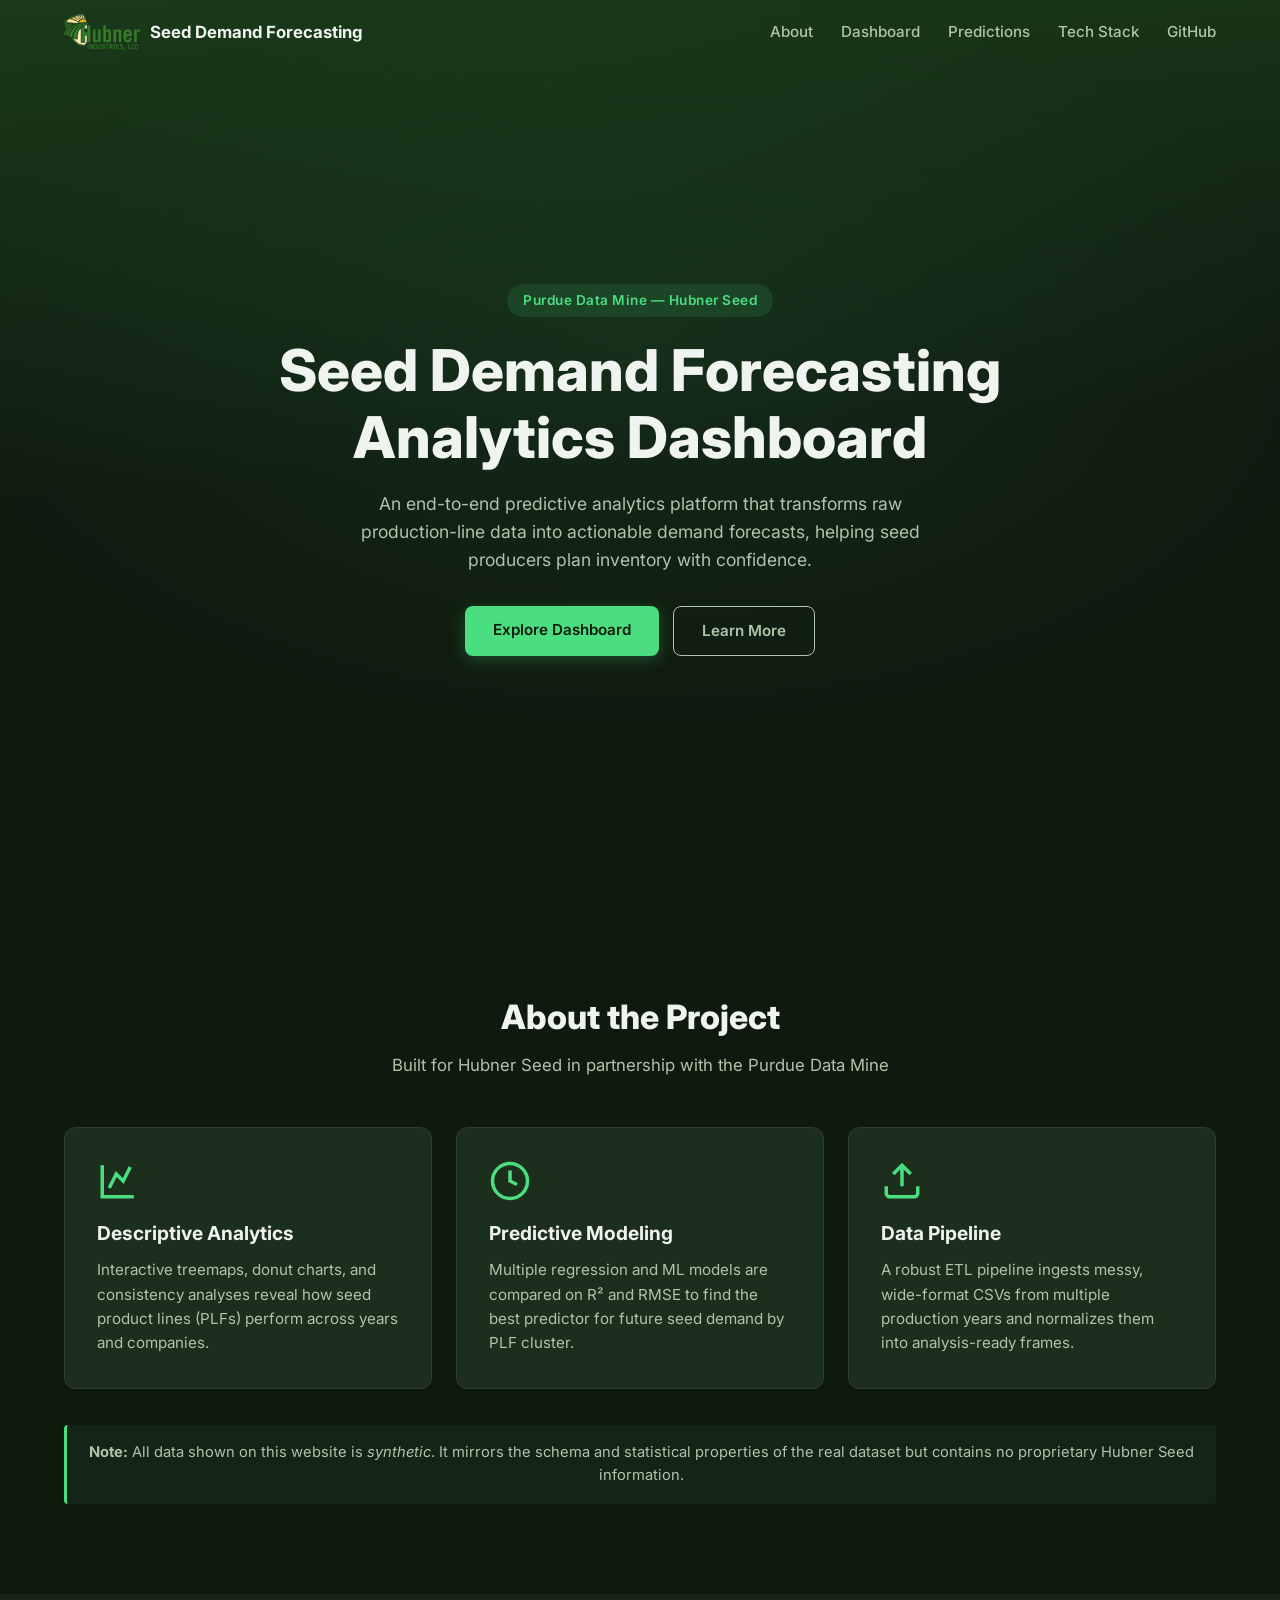
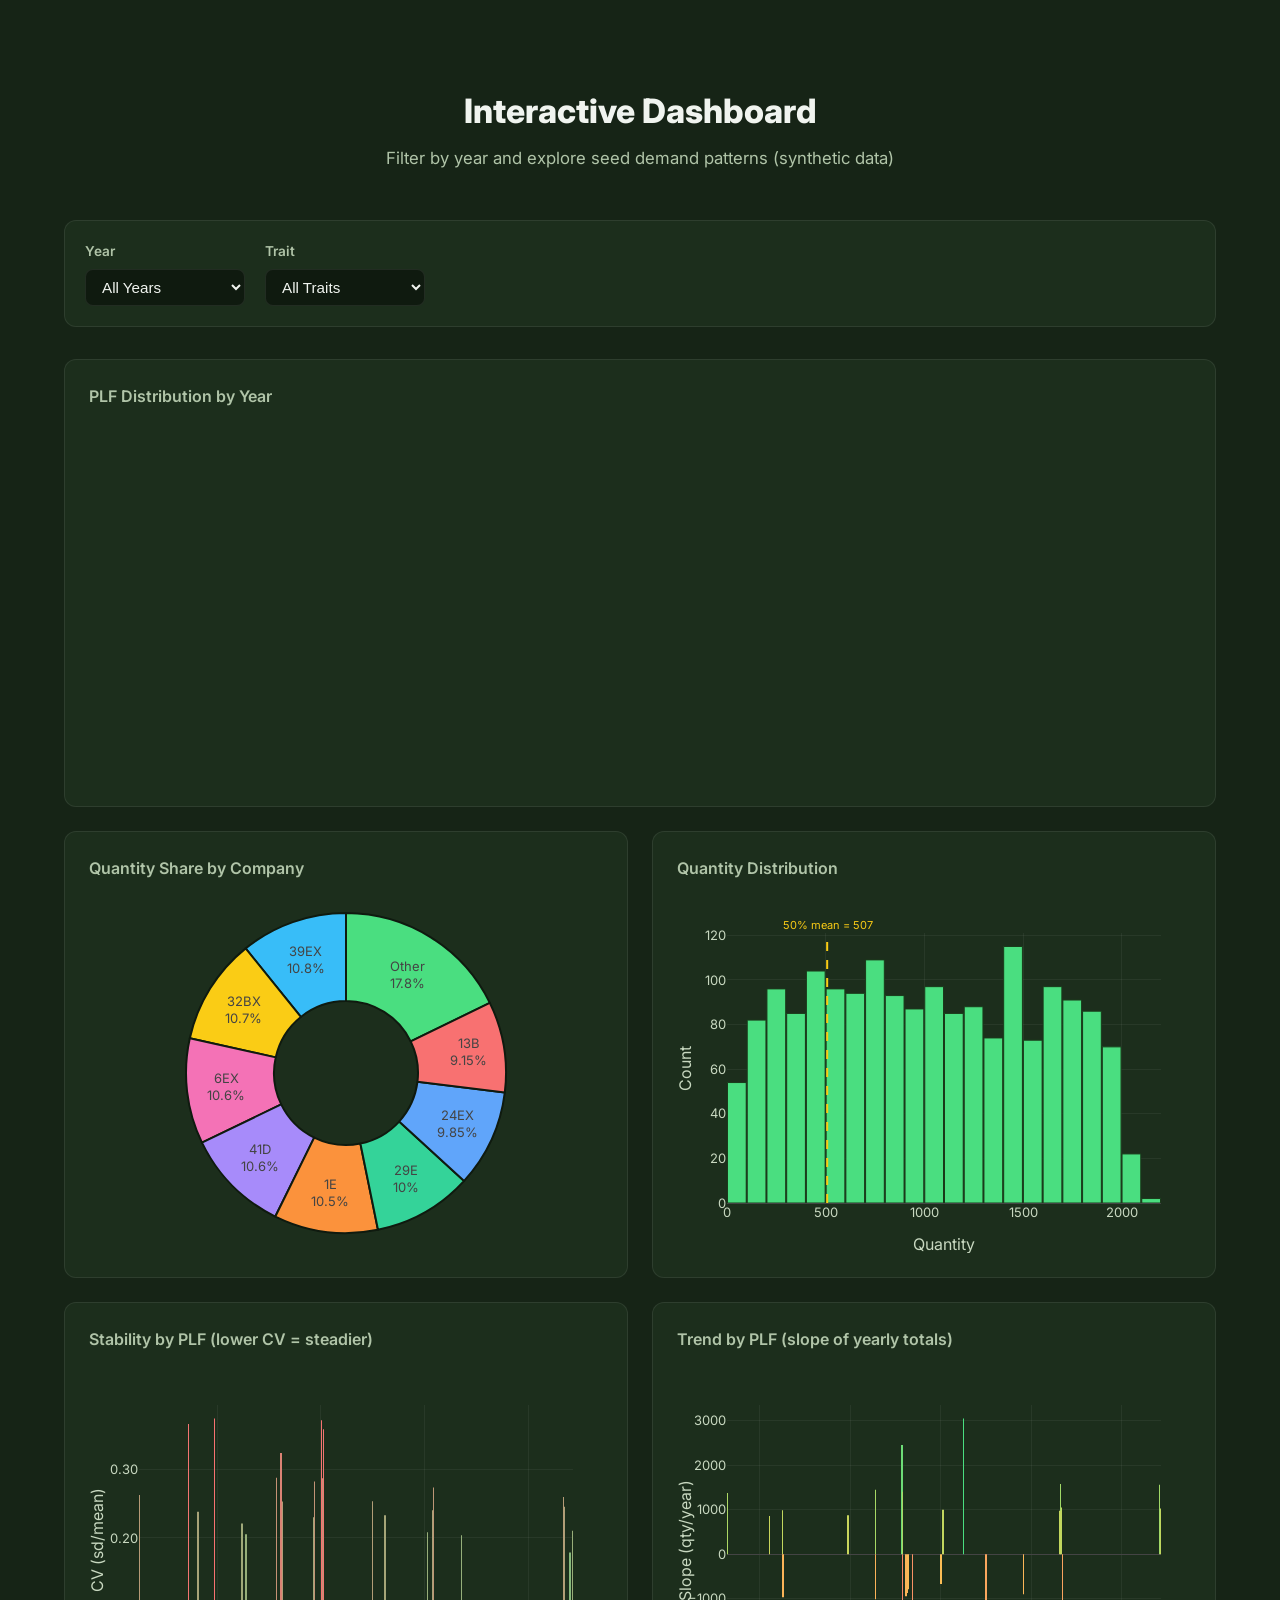
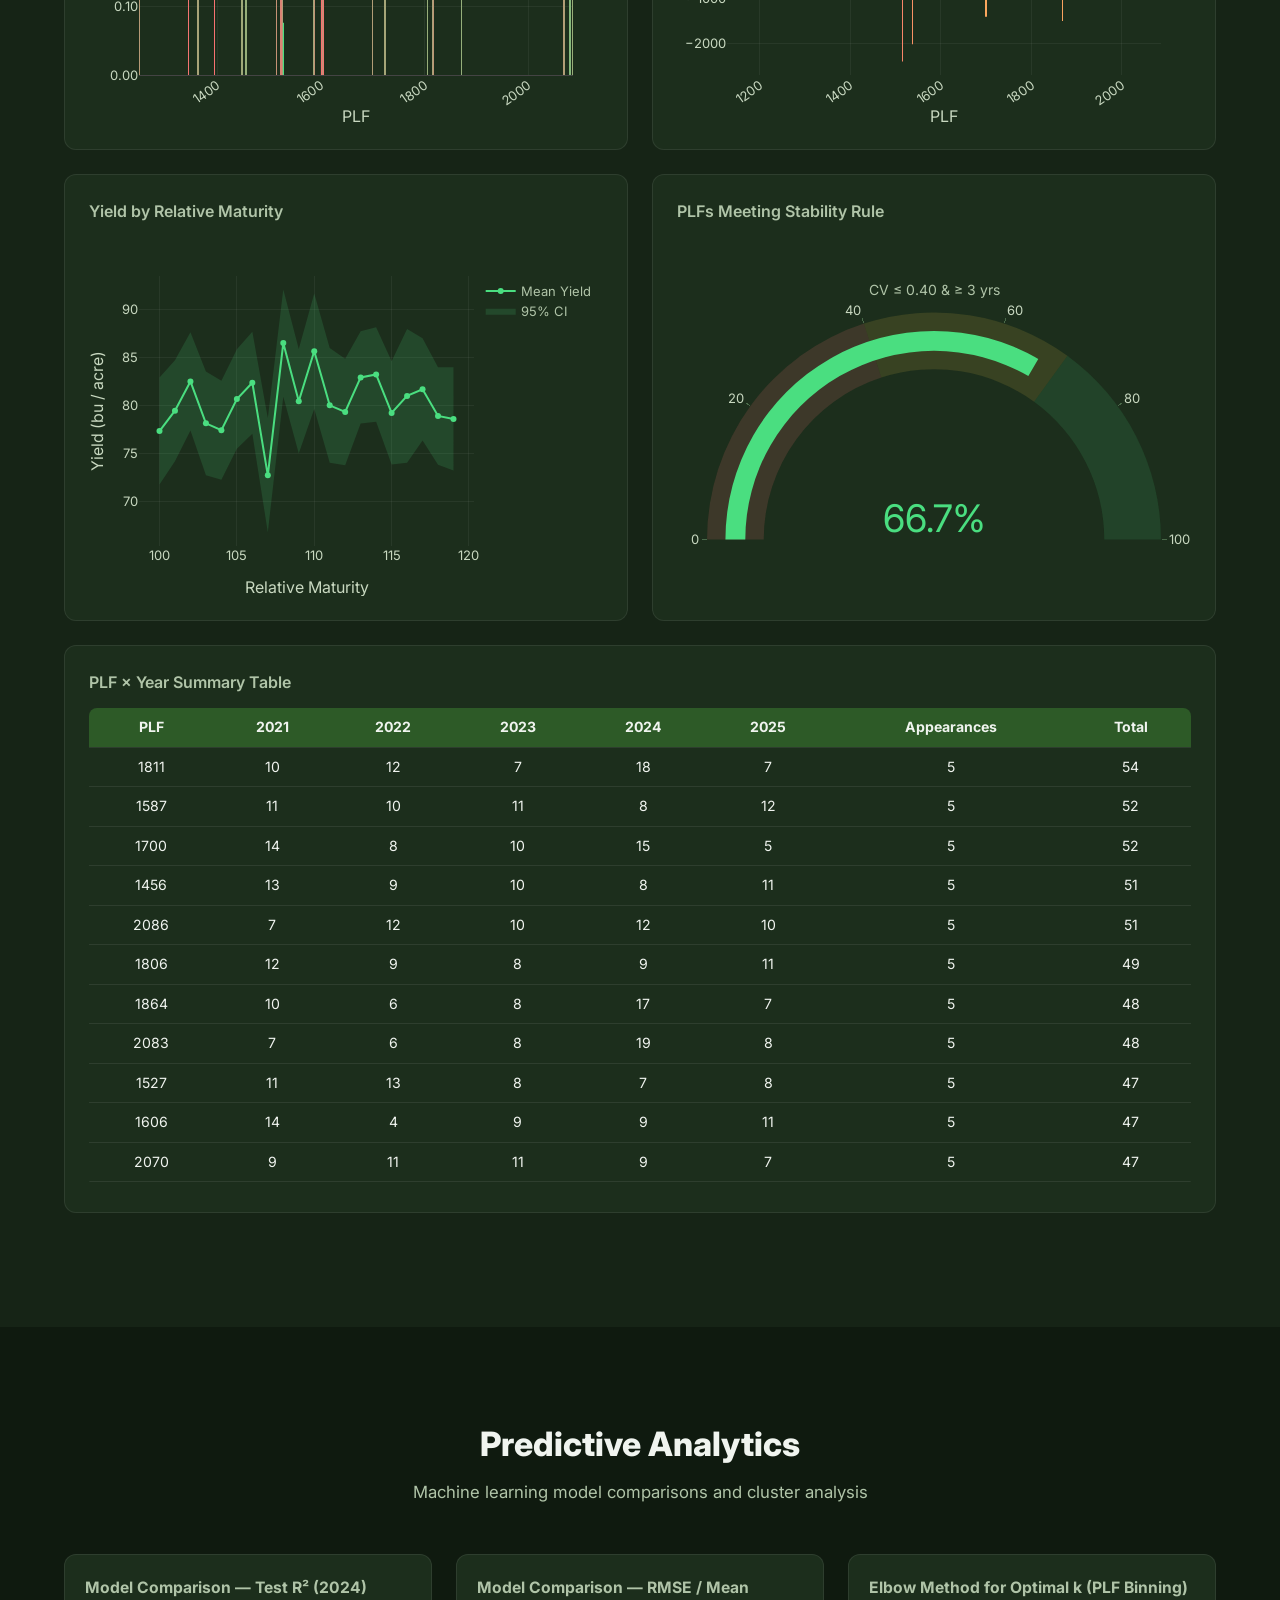
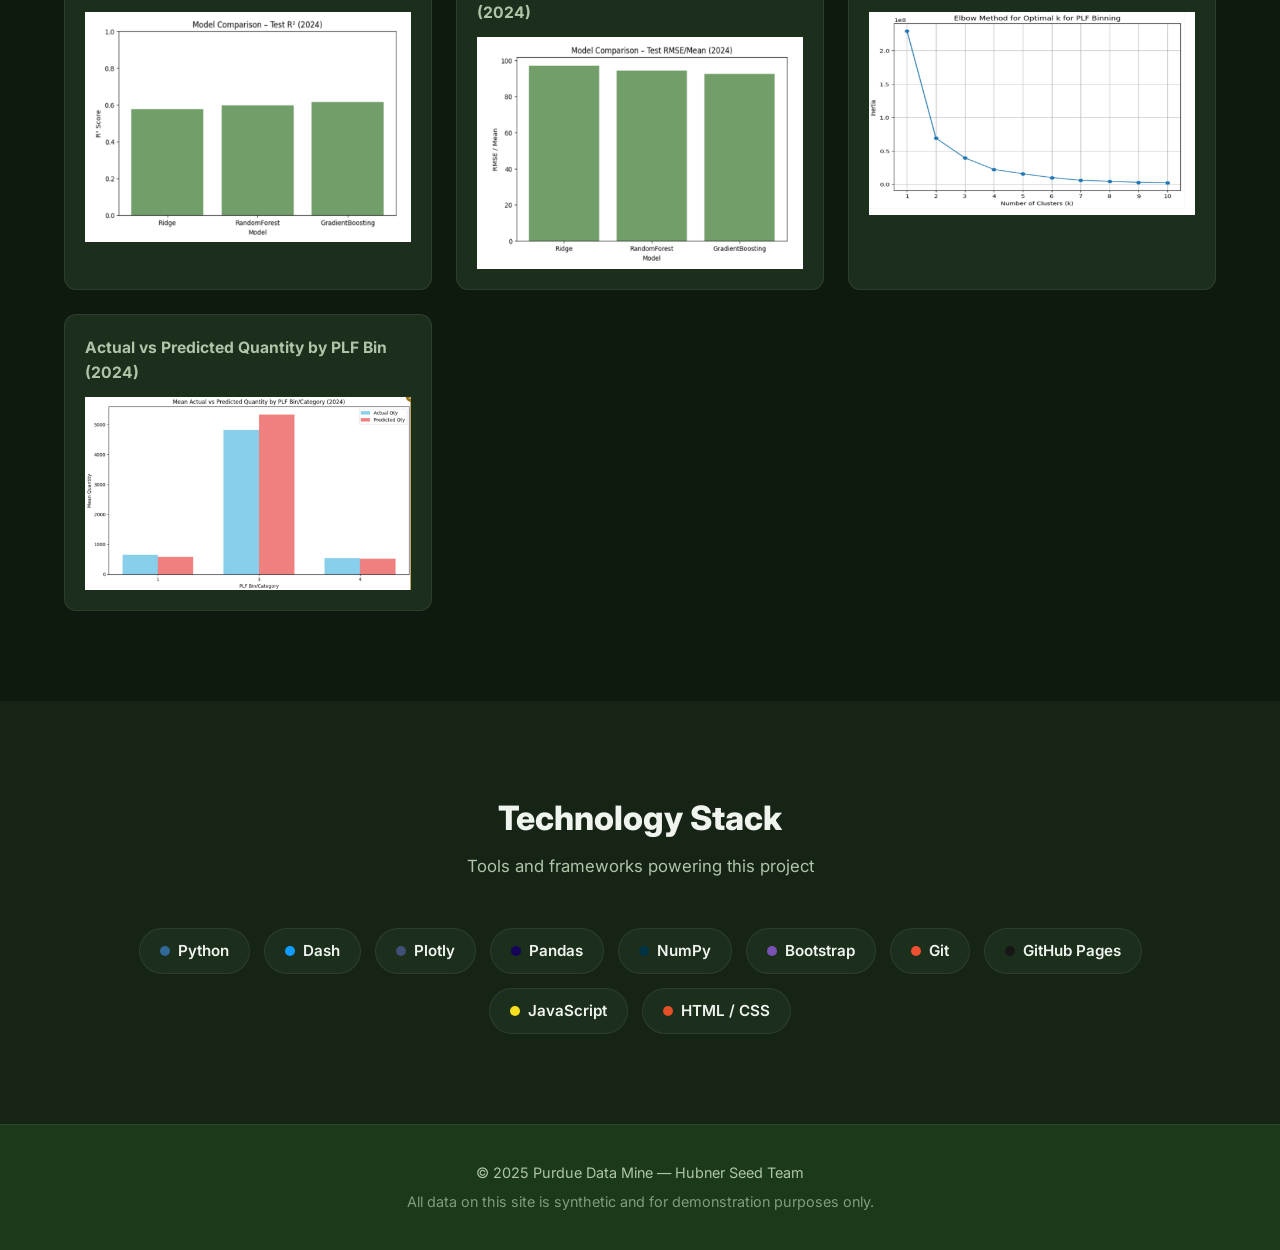
==== index.html @ 4c5a714e "Add portfolio website with interactive dashboard - Modern portfolio site with hero, about, dashboard" ====
<!DOCTYPE html>
<html lang="en">
<head>
  <meta charset="UTF-8" />
  <meta name="viewport" content="width=device-width, initial-scale=1.0" />
  <title>Seed Demand Forecasting &mdash; Analytics Dashboard</title>
  <link rel="stylesheet" href="css/style.css" />
  <link href="https://fonts.googleapis.com/css2?family=Inter:wght@300;400;500;600;700;800&display=swap" rel="stylesheet" />
  <script src="https://cdn.plot.ly/plotly-2.35.0.min.js"></script>
</head>
<body>

<!-- ───────────── Navbar ───────────── -->
<nav id="navbar">
  <div class="nav-inner">
    <a href="#hero" class="nav-brand">
      <img src="assets/hubner_logo.png" alt="Hubner Seed" class="nav-logo" />
      <span>Seed Demand Forecasting</span>
    </a>
    <button class="hamburger" id="hamburger" aria-label="Menu">
      <span></span><span></span><span></span>
    </button>
    <ul class="nav-links" id="navLinks">
      <li><a href="#about">About</a></li>
      <li><a href="#dashboard">Dashboard</a></li>
      <li><a href="#predictions">Predictions</a></li>
      <li><a href="#tech">Tech Stack</a></li>
      <li><a href="https://github.com/TheDataMine/f2025_s2026_wl_hubner_predictiveanalytics" target="_blank" rel="noopener">GitHub</a></li>
    </ul>
  </div>
</nav>

<!-- ───────────── Hero ───────────── -->
<header id="hero">
  <div class="hero-content">
    <p class="hero-tag">Purdue Data Mine &mdash; Hubner Seed</p>
    <h1>Seed Demand Forecasting<br/>Analytics Dashboard</h1>
    <p class="hero-sub">
      An end-to-end predictive analytics platform that transforms raw production-line data
      into actionable demand forecasts, helping seed producers plan inventory with confidence.
    </p>
    <div class="hero-buttons">
      <a href="#dashboard" class="btn btn-primary">Explore Dashboard</a>
      <a href="#about" class="btn btn-outline">Learn More</a>
    </div>
  </div>
  <div class="hero-fade"></div>
</header>

<!-- ───────────── About ───────────── -->
<section id="about">
  <div class="container">
    <h2 class="section-title">About the Project</h2>
    <p class="section-subtitle">Built for Hubner Seed in partnership with the Purdue Data Mine</p>

    <div class="about-grid">
      <div class="about-card">
        <div class="card-icon">
          <svg viewBox="0 0 24 24" fill="none" stroke="currentColor" stroke-width="2"><path d="M3 3v18h18"/><path d="M7 16l4-8 4 4 4-8"/></svg>
        </div>
        <h3>Descriptive Analytics</h3>
        <p>Interactive treemaps, donut charts, and consistency analyses reveal
           how seed product lines (PLFs) perform across years and companies.</p>
      </div>
      <div class="about-card">
        <div class="card-icon">
          <svg viewBox="0 0 24 24" fill="none" stroke="currentColor" stroke-width="2"><circle cx="12" cy="12" r="10"/><path d="M12 6v6l4 2"/></svg>
        </div>
        <h3>Predictive Modeling</h3>
        <p>Multiple regression and ML models are compared on R&sup2; and RMSE to find
           the best predictor for future seed demand by PLF cluster.</p>
      </div>
      <div class="about-card">
        <div class="card-icon">
          <svg viewBox="0 0 24 24" fill="none" stroke="currentColor" stroke-width="2"><path d="M21 15v4a2 2 0 01-2 2H5a2 2 0 01-2-2v-4"/><polyline points="17 8 12 3 7 8"/><line x1="12" y1="3" x2="12" y2="15"/></svg>
        </div>
        <h3>Data Pipeline</h3>
        <p>A robust ETL pipeline ingests messy, wide-format CSVs from
           multiple production years and normalizes them into analysis-ready frames.</p>
      </div>
    </div>

    <div class="about-note">
      <strong>Note:</strong> All data shown on this website is <em>synthetic</em>.
      It mirrors the schema and statistical properties of the real dataset
      but contains no proprietary Hubner Seed information.
    </div>
  </div>
</section>

<!-- ───────────── Interactive Dashboard ───────────── -->
<section id="dashboard">
  <div class="container">
    <h2 class="section-title">Interactive Dashboard</h2>
    <p class="section-subtitle">Filter by year and explore seed demand patterns (synthetic data)</p>

    <!-- Filters -->
    <div class="filter-bar">
      <div class="filter-group">
        <label for="yearFilter">Year</label>
        <select id="yearFilter"><option value="ALL">All Years</option></select>
      </div>
      <div class="filter-group">
        <label for="traitFilter">Trait</label>
        <select id="traitFilter"><option value="ALL">All Traits</option></select>
      </div>
    </div>

    <!-- Row 1: Treemap + Donut -->
    <div class="chart-row">
      <div class="chart-card wide">
        <h3>PLF Distribution by Year</h3>
        <div id="treemapChart" class="chart-container"></div>
      </div>
    </div>

    <div class="chart-row two-col">
      <div class="chart-card">
        <h3>Quantity Share by Company</h3>
        <div id="donutChart" class="chart-container"></div>
      </div>
      <div class="chart-card">
        <h3>Quantity Distribution</h3>
        <div id="histChart" class="chart-container"></div>
      </div>
    </div>

    <!-- Row 2: Consistency -->
    <div class="chart-row two-col">
      <div class="chart-card">
        <h3>Stability by PLF (lower CV = steadier)</h3>
        <div id="stabilityChart" class="chart-container"></div>
      </div>
      <div class="chart-card">
        <h3>Trend by PLF (slope of yearly totals)</h3>
        <div id="trendChart" class="chart-container"></div>
      </div>
    </div>

    <!-- Row 3: Yield + KPI -->
    <div class="chart-row two-col">
      <div class="chart-card">
        <h3>Yield by Relative Maturity</h3>
        <div id="yieldChart" class="chart-container"></div>
      </div>
      <div class="chart-card">
        <h3>PLFs Meeting Stability Rule</h3>
        <div id="kpiGauge" class="chart-container"></div>
      </div>
    </div>

    <!-- Data Table -->
    <div class="chart-row">
      <div class="chart-card wide">
        <h3>PLF &times; Year Summary Table</h3>
        <div class="table-wrap">
          <table id="summaryTable">
            <thead id="tableHead"></thead>
            <tbody id="tableBody"></tbody>
          </table>
        </div>
      </div>
    </div>
  </div>
</section>

<!-- ───────────── Predictions ───────────── -->
<section id="predictions">
  <div class="container">
    <h2 class="section-title">Predictive Analytics</h2>
    <p class="section-subtitle">Machine learning model comparisons and cluster analysis</p>

    <div class="pred-grid">
      <div class="pred-card">
        <h3>Model Comparison &mdash; Test R&sup2; (2024)</h3>
        <img src="assets/model_comparison_r_squared.png" alt="R-squared comparison" loading="lazy" />
      </div>
      <div class="pred-card">
        <h3>Model Comparison &mdash; RMSE / Mean (2024)</h3>
        <img src="assets/model_comparison_rmse.png" alt="RMSE comparison" loading="lazy" />
      </div>
      <div class="pred-card">
        <h3>Elbow Method for Optimal k (PLF Binning)</h3>
        <img src="assets/elbow_method.png" alt="Elbow method" loading="lazy" />
      </div>
      <div class="pred-card">
        <h3>Actual vs Predicted Quantity by PLF Bin (2024)</h3>
        <img src="assets/mean_actual_vs_predicted_quantity.png" alt="Actual vs predicted" loading="lazy" />
      </div>
    </div>
  </div>
</section>

<!-- ───────────── Tech Stack ───────────── -->
<section id="tech">
  <div class="container">
    <h2 class="section-title">Technology Stack</h2>
    <p class="section-subtitle">Tools and frameworks powering this project</p>
    <div class="tech-grid">
      <div class="tech-pill"><span class="tech-dot" style="background:#306998"></span>Python</div>
      <div class="tech-pill"><span class="tech-dot" style="background:#119DFF"></span>Dash</div>
      <div class="tech-pill"><span class="tech-dot" style="background:#3F4F75"></span>Plotly</div>
      <div class="tech-pill"><span class="tech-dot" style="background:#150458"></span>Pandas</div>
      <div class="tech-pill"><span class="tech-dot" style="background:#013243"></span>NumPy</div>
      <div class="tech-pill"><span class="tech-dot" style="background:#7952B3"></span>Bootstrap</div>
      <div class="tech-pill"><span class="tech-dot" style="background:#F05032"></span>Git</div>
      <div class="tech-pill"><span class="tech-dot" style="background:#181717"></span>GitHub Pages</div>
      <div class="tech-pill"><span class="tech-dot" style="background:#F7DF1E"></span>JavaScript</div>
      <div class="tech-pill"><span class="tech-dot" style="background:#E34F26"></span>HTML / CSS</div>
    </div>
  </div>
</section>

<!-- ───────────── Footer ───────────── -->
<footer>
  <div class="container footer-inner">
    <p>&copy; 2025 Purdue Data Mine &mdash; Hubner Seed Team</p>
    <p class="footer-note">All data on this site is synthetic and for demonstration purposes only.</p>
  </div>
</footer>

<script src="js/dashboard.js"></script>
<script>
  const hamburger = document.getElementById('hamburger');
  const navLinks  = document.getElementById('navLinks');
  hamburger.addEventListener('click', () => {
    navLinks.classList.toggle('open');
    hamburger.classList.toggle('active');
  });
  navLinks.querySelectorAll('a').forEach(a =>
    a.addEventListener('click', () => {
      navLinks.classList.remove('open');
      hamburger.classList.remove('active');
    })
  );

  const nav = document.getElementById('navbar');
  window.addEventListener('scroll', () => {
    nav.classList.toggle('scrolled', window.scrollY > 60);
  });
</script>
</body>
</html>
---- css/style.css ----
/* ===== Reset & Base ===== */
*, *::before, *::after { box-sizing: border-box; margin: 0; padding: 0; }

:root {
  --green-900: #1a3a1a;
  --green-800: #2d5a27;
  --green-700: #3a7233;
  --green-600: #4a8a3f;
  --green-500: #537f44;
  --green-400: #6ba35a;
  --green-300: #8ec27a;
  --accent:    #4ade80;
  --bg-dark:   #0f1a0f;
  --bg-card:   #162416;
  --bg-card-alt: #1c2e1c;
  --text-primary: #f0f4ef;
  --text-secondary: #b0c4a8;
  --border: rgba(255,255,255,0.08);
  --radius: 12px;
  --shadow: 0 4px 24px rgba(0,0,0,0.25);
}

html { scroll-behavior: smooth; }

body {
  font-family: 'Inter', -apple-system, BlinkMacSystemFont, sans-serif;
  background: var(--bg-dark);
  color: var(--text-primary);
  line-height: 1.6;
  overflow-x: hidden;
}

.container { max-width: 1200px; margin: 0 auto; padding: 0 24px; }

a { color: var(--accent); text-decoration: none; transition: color .2s; }
a:hover { color: var(--green-300); }

img { max-width: 100%; display: block; }

/* ===== Navbar ===== */
#navbar {
  position: fixed; top: 0; left: 0; right: 0;
  z-index: 1000;
  background: transparent;
  transition: background .3s, box-shadow .3s;
}
#navbar.scrolled {
  background: rgba(15,26,15,0.92);
  backdrop-filter: blur(12px);
  box-shadow: 0 2px 20px rgba(0,0,0,0.3);
}

.nav-inner {
  max-width: 1200px; margin: 0 auto;
  display: flex; align-items: center; justify-content: space-between;
  padding: 14px 24px;
}

.nav-brand {
  display: flex; align-items: center; gap: 10px;
  font-weight: 700; font-size: 1.05rem;
  color: var(--text-primary) !important;
}
.nav-logo { height: 36px; }

.nav-links {
  list-style: none; display: flex; gap: 28px;
}
.nav-links a {
  color: var(--text-secondary); font-weight: 500; font-size: .95rem;
  transition: color .2s;
}
.nav-links a:hover { color: var(--accent); }

.hamburger {
  display: none; flex-direction: column; gap: 5px; background: none;
  border: none; cursor: pointer; padding: 4px;
}
.hamburger span {
  width: 24px; height: 2px; background: var(--text-primary);
  transition: transform .3s, opacity .3s;
}
.hamburger.active span:nth-child(1) { transform: translateY(7px) rotate(45deg); }
.hamburger.active span:nth-child(2) { opacity: 0; }
.hamburger.active span:nth-child(3) { transform: translateY(-7px) rotate(-45deg); }

/* ===== Hero ===== */
#hero {
  min-height: 100vh;
  display: flex; align-items: center; justify-content: center;
  text-align: center;
  background:
    radial-gradient(ellipse 80% 60% at 50% 40%, rgba(74,222,128,0.08) 0%, transparent 70%),
    linear-gradient(175deg, var(--green-900) 0%, var(--bg-dark) 50%);
  position: relative;
  padding: 120px 24px 80px;
}

.hero-content { max-width: 740px; position: relative; z-index: 1; }
.hero-tag {
  display: inline-block;
  background: rgba(74,222,128,0.12); color: var(--accent);
  padding: 6px 16px; border-radius: 20px;
  font-size: .85rem; font-weight: 600; letter-spacing: .5px;
  margin-bottom: 20px;
}

#hero h1 {
  font-size: clamp(2.2rem, 5vw, 3.6rem);
  font-weight: 800; line-height: 1.15;
  margin-bottom: 20px;
}

.hero-sub {
  font-size: 1.1rem; color: var(--text-secondary);
  max-width: 600px; margin: 0 auto 32px;
}

.hero-buttons { display: flex; gap: 14px; justify-content: center; flex-wrap: wrap; }

.btn {
  display: inline-block; padding: 12px 28px;
  border-radius: 8px; font-weight: 600; font-size: .95rem;
  transition: transform .15s, box-shadow .2s;
  cursor: pointer;
}
.btn:hover { transform: translateY(-2px); }

.btn-primary {
  background: var(--accent); color: var(--bg-dark);
  box-shadow: 0 4px 16px rgba(74,222,128,0.25);
}
.btn-primary:hover {
  box-shadow: 0 6px 24px rgba(74,222,128,0.35);
  color: var(--bg-dark);
}

.btn-outline {
  border: 1.5px solid var(--text-secondary); color: var(--text-secondary);
}
.btn-outline:hover { border-color: var(--accent); color: var(--accent); }

.hero-fade {
  position: absolute; bottom: 0; left: 0; right: 0; height: 120px;
  background: linear-gradient(transparent, var(--bg-dark));
}

/* ===== Sections ===== */
section { padding: 90px 0; }
section:nth-child(even) { background: var(--bg-card); }

.section-title {
  text-align: center; font-size: 2.1rem; font-weight: 800; margin-bottom: 8px;
}
.section-subtitle {
  text-align: center; color: var(--text-secondary); font-size: 1.05rem;
  margin-bottom: 48px;
}

/* ===== About ===== */
.about-grid {
  display: grid; grid-template-columns: repeat(auto-fit, minmax(280px,1fr)); gap: 24px;
  margin-bottom: 36px;
}
.about-card {
  background: var(--bg-card-alt); border: 1px solid var(--border);
  border-radius: var(--radius); padding: 32px; transition: transform .2s, box-shadow .2s;
}
.about-card:hover { transform: translateY(-4px); box-shadow: var(--shadow); }
.card-icon { width: 42px; height: 42px; color: var(--accent); margin-bottom: 16px; }
.about-card h3 { font-size: 1.2rem; margin-bottom: 10px; }
.about-card p { color: var(--text-secondary); font-size: .95rem; }

.about-note {
  background: rgba(74,222,128,0.06); border-left: 3px solid var(--accent);
  border-radius: 4px; padding: 16px 20px; color: var(--text-secondary);
  font-size: .92rem; text-align: center;
}

/* ===== Filters ===== */
.filter-bar {
  display: flex; gap: 20px; flex-wrap: wrap;
  margin-bottom: 32px; padding: 20px;
  background: var(--bg-card-alt); border: 1px solid var(--border);
  border-radius: var(--radius);
}
.filter-group { display: flex; flex-direction: column; gap: 6px; min-width: 160px; }
.filter-group label { font-size: .85rem; font-weight: 600; color: var(--text-secondary); }
.filter-group select {
  background: var(--bg-dark); color: var(--text-primary);
  border: 1px solid var(--border); border-radius: 8px;
  padding: 8px 12px; font-size: .95rem; cursor: pointer;
  appearance: auto;
}

/* ===== Charts ===== */
.chart-row { margin-bottom: 24px; }
.chart-row.two-col { display: grid; grid-template-columns: 1fr 1fr; gap: 24px; }

.chart-card {
  background: var(--bg-card-alt); border: 1px solid var(--border);
  border-radius: var(--radius); padding: 24px; overflow: hidden;
}
.chart-card.wide { grid-column: 1 / -1; }
.chart-card h3 { font-size: 1rem; font-weight: 600; margin-bottom: 12px; color: var(--text-secondary); }

.chart-container { width: 100%; min-height: 360px; }

/* ===== Table ===== */
.table-wrap { max-height: 480px; overflow: auto; border-radius: 8px; }
#summaryTable {
  width: 100%; border-collapse: collapse; font-size: .88rem;
}
#summaryTable th, #summaryTable td {
  padding: 8px 12px; text-align: center;
  border-bottom: 1px solid var(--border);
}
#summaryTable th {
  position: sticky; top: 0;
  background: var(--green-800); font-weight: 700;
}
#summaryTable tr:hover td { background: rgba(74,222,128,0.06); }

/* ===== Predictions ===== */
.pred-grid {
  display: grid; grid-template-columns: repeat(auto-fit, minmax(320px,1fr)); gap: 24px;
}
.pred-card {
  background: var(--bg-card-alt); border: 1px solid var(--border);
  border-radius: var(--radius); overflow: hidden;
  transition: transform .2s, box-shadow .2s;
}
.pred-card:hover { transform: translateY(-4px); box-shadow: var(--shadow); }
.pred-card h3 { padding: 20px 20px 12px; font-size: .98rem; color: var(--text-secondary); }
.pred-card img { padding: 0 20px 20px; border-radius: 8px; }

/* ===== Tech ===== */
.tech-grid {
  display: flex; flex-wrap: wrap; gap: 14px; justify-content: center;
}
.tech-pill {
  display: flex; align-items: center; gap: 8px;
  background: var(--bg-card-alt); border: 1px solid var(--border);
  border-radius: 28px; padding: 10px 20px;
  font-weight: 600; font-size: .95rem;
  transition: transform .15s;
}
.tech-pill:hover { transform: translateY(-2px); }
.tech-dot { width: 10px; height: 10px; border-radius: 50%; flex-shrink: 0; }

/* ===== Footer ===== */
footer {
  background: var(--green-900); padding: 36px 0; text-align: center;
  border-top: 1px solid var(--border);
}
.footer-inner p { color: var(--text-secondary); font-size: .9rem; }
.footer-note { margin-top: 6px; font-size: .82rem; opacity: .7; }

/* ===== Responsive ===== */
@media (max-width: 768px) {
  .hamburger { display: flex; }
  .nav-links {
    position: fixed; top: 0; right: -100%; width: 260px; height: 100vh;
    background: var(--bg-dark); flex-direction: column;
    padding: 80px 32px 32px; gap: 24px;
    transition: right .3s;
    box-shadow: -4px 0 20px rgba(0,0,0,.4);
  }
  .nav-links.open { right: 0; }
  .chart-row.two-col { grid-template-columns: 1fr; }
  .pred-grid { grid-template-columns: 1fr; }
  #hero h1 { font-size: 2rem; }
}
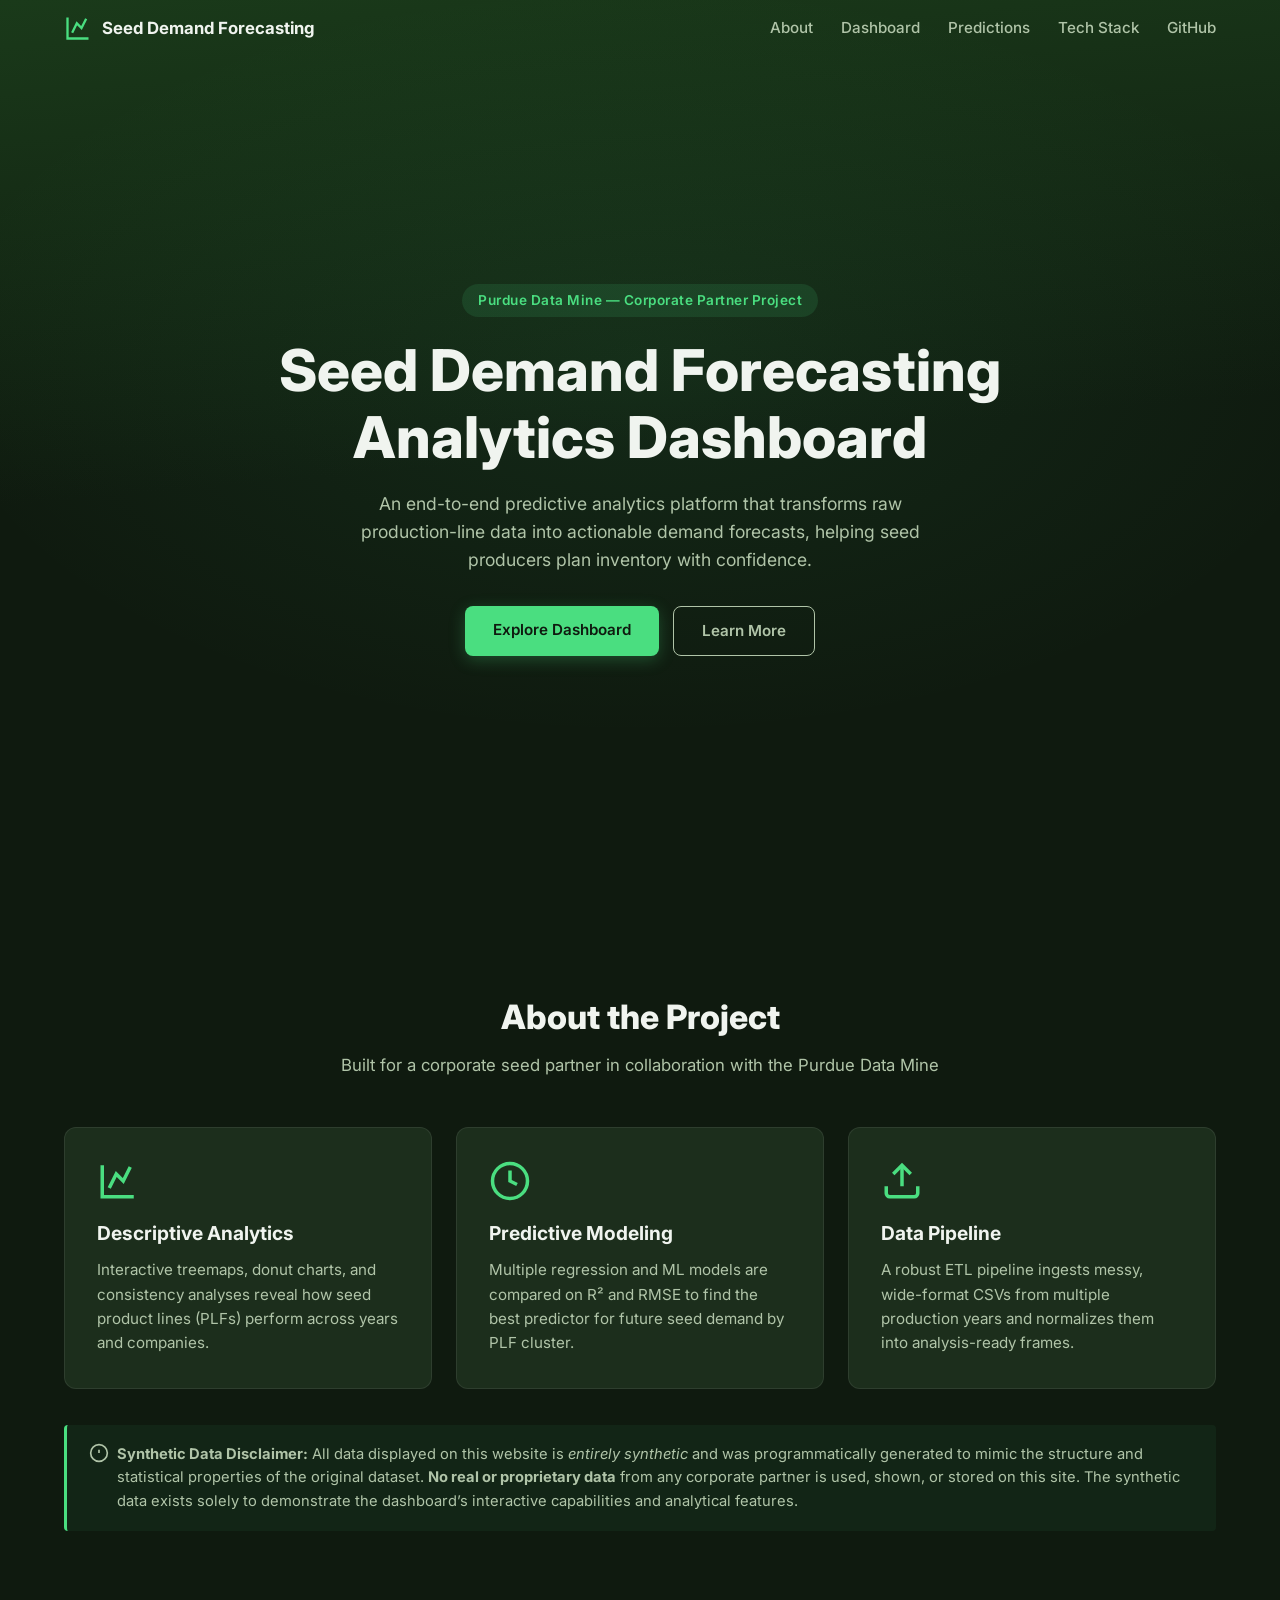
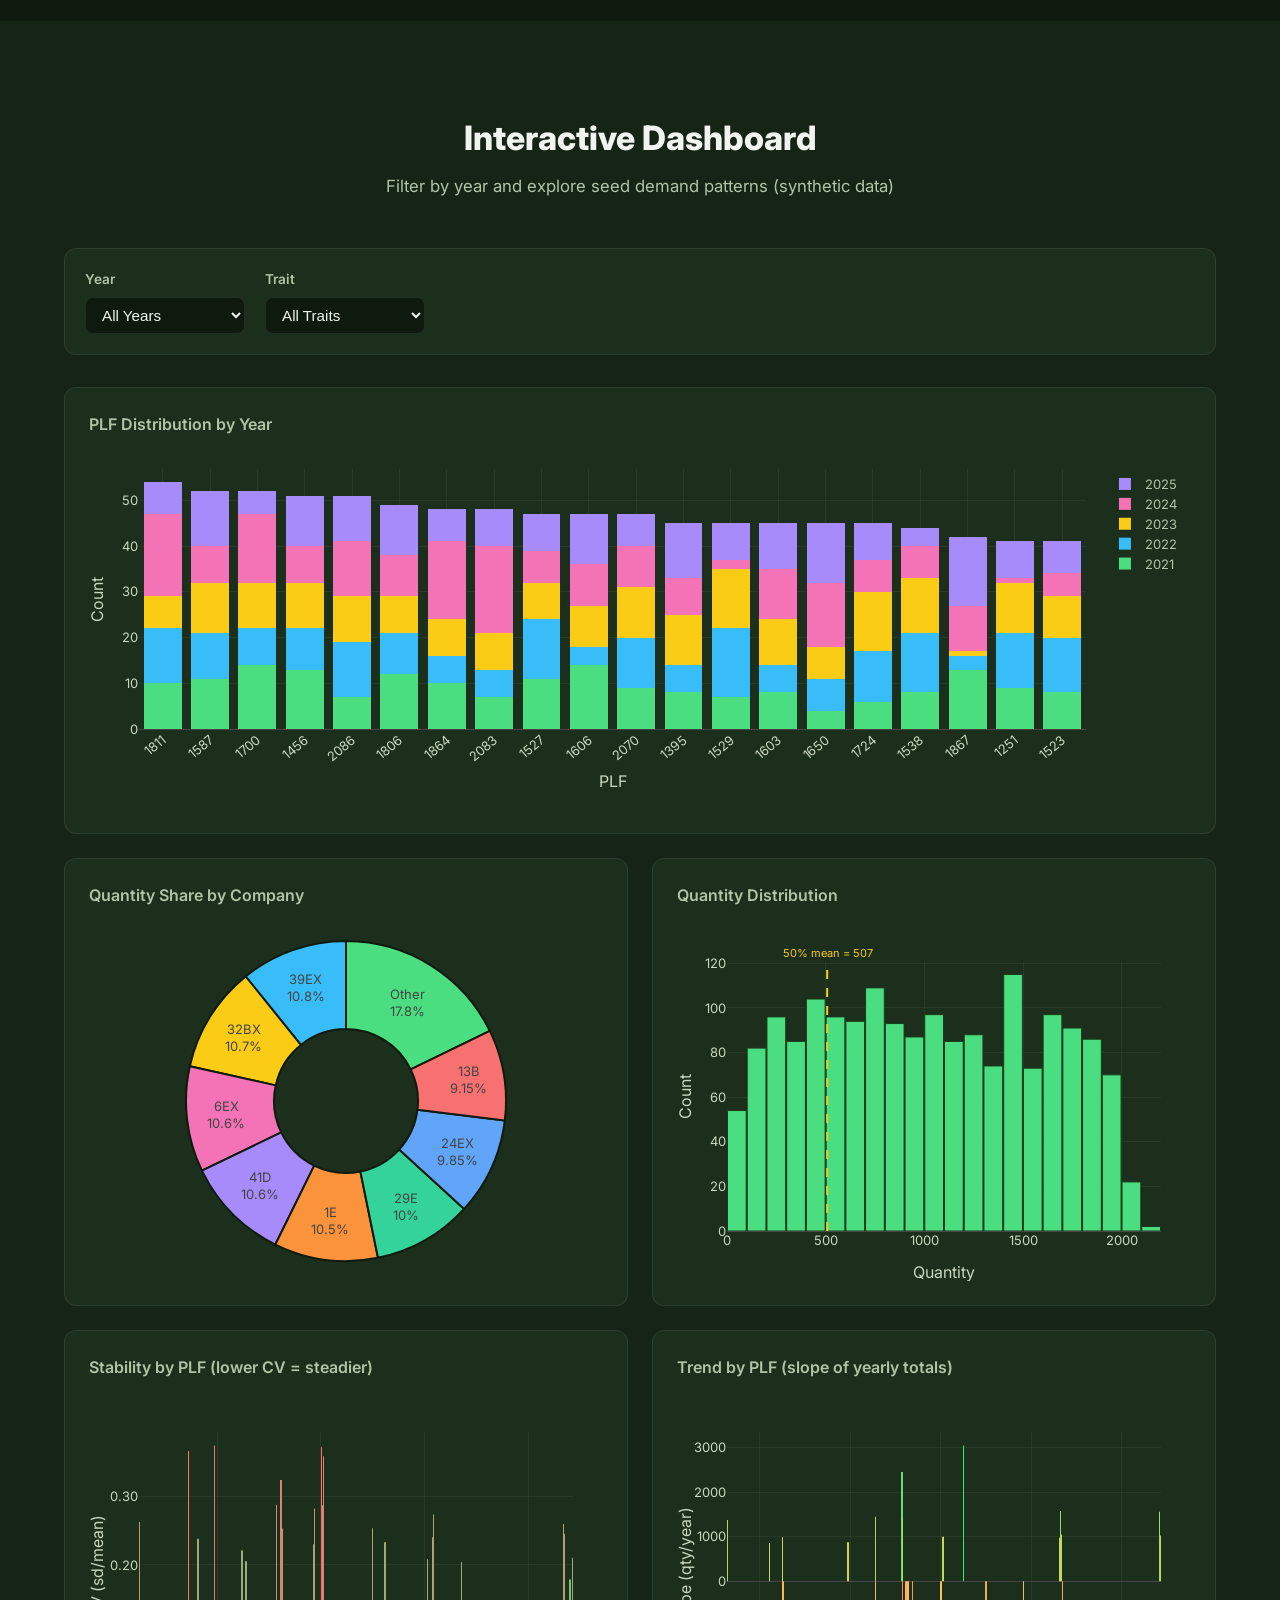
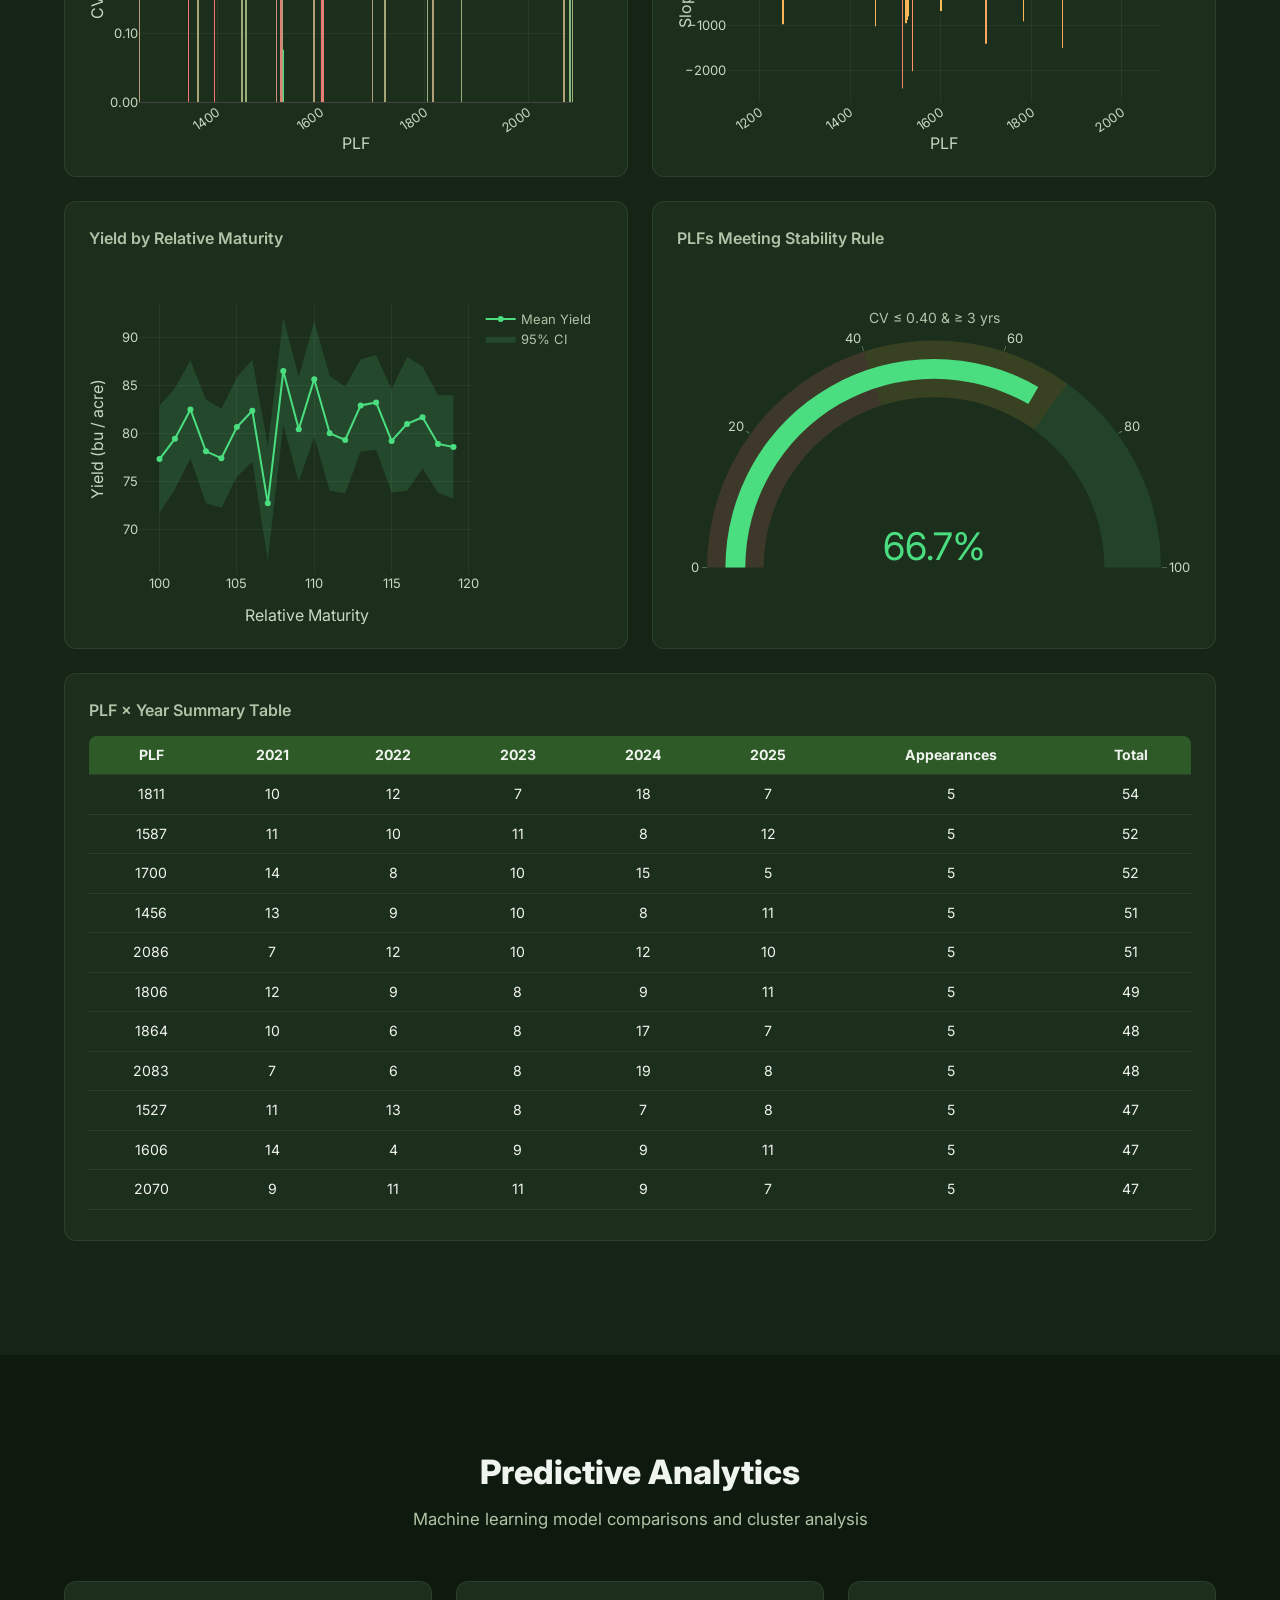
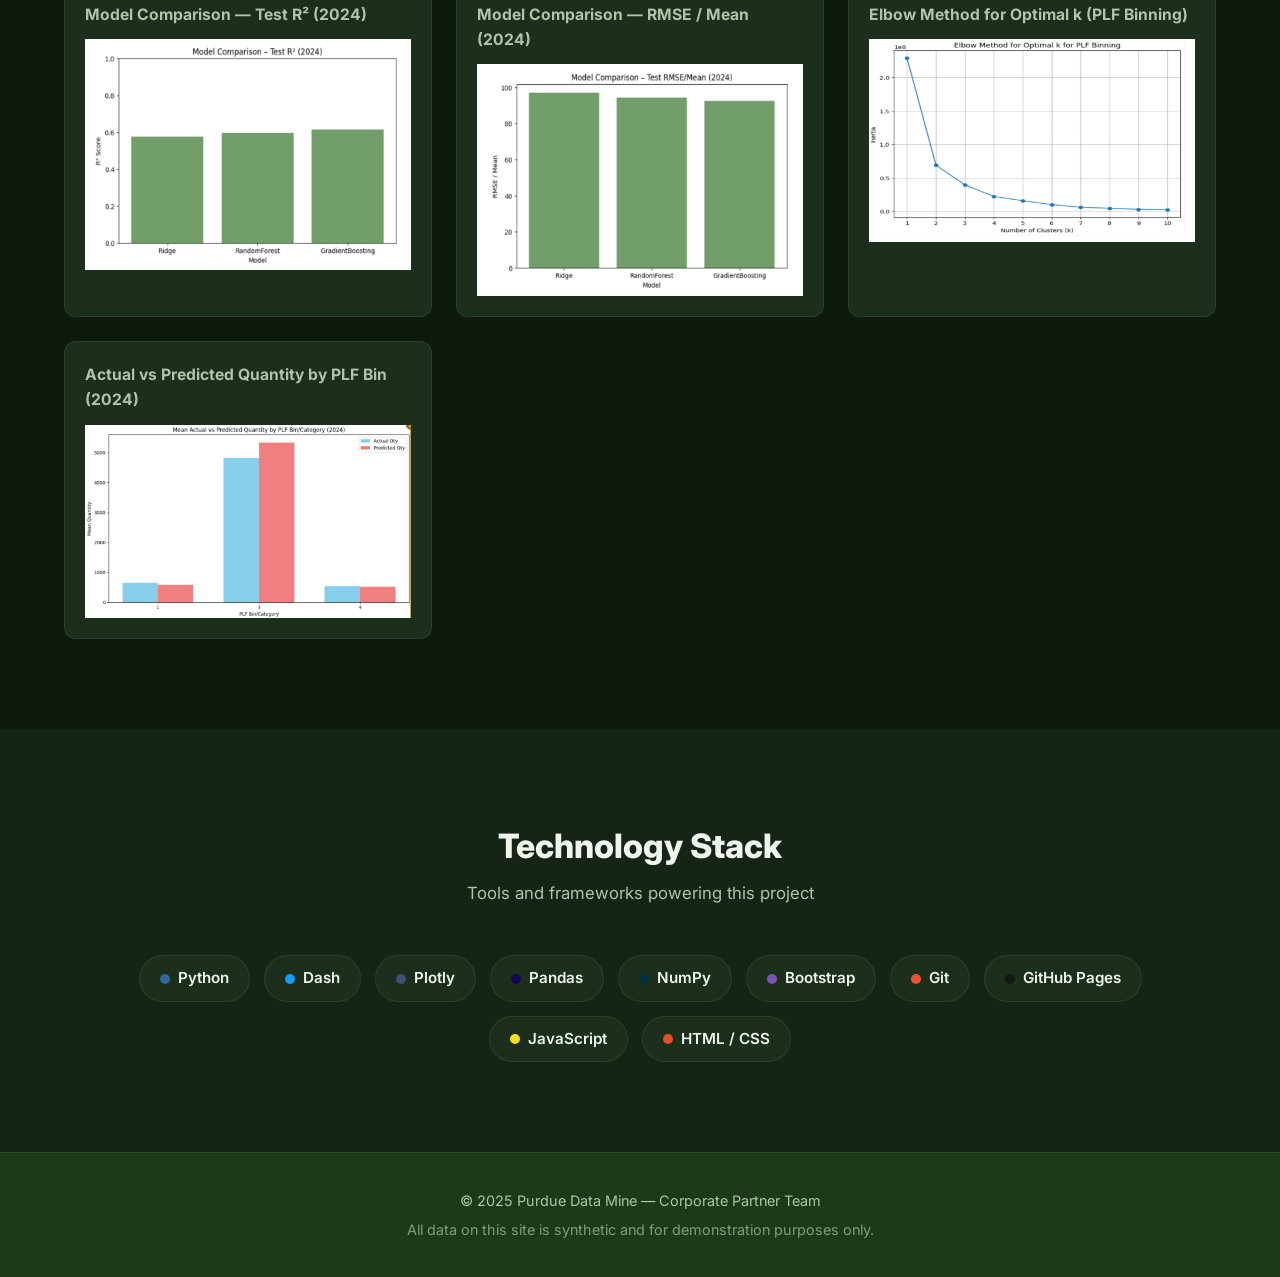
==== commit 50f39519: "Remove corporate branding, fix chart rendering, add synthetic data disclaimer - Removed all logo and" ====
--- a/index.html
+++ b/index.html
@@ -14,7 +14,7 @@
 <nav id="navbar">
   <div class="nav-inner">
     <a href="#hero" class="nav-brand">
-      <img src="assets/hubner_logo.png" alt="Hubner Seed" class="nav-logo" />
+      <svg class="nav-icon" viewBox="0 0 24 24" fill="none" stroke="currentColor" stroke-width="2" width="28" height="28"><path d="M3 3v18h18"/><path d="M7 16l4-8 4 4 4-8"/></svg>
       <span>Seed Demand Forecasting</span>
     </a>
     <button class="hamburger" id="hamburger" aria-label="Menu">
@@ -25,7 +25,7 @@
       <li><a href="#dashboard">Dashboard</a></li>
       <li><a href="#predictions">Predictions</a></li>
       <li><a href="#tech">Tech Stack</a></li>
-      <li><a href="https://github.com/TheDataMine/f2025_s2026_wl_hubner_predictiveanalytics" target="_blank" rel="noopener">GitHub</a></li>
+      <li><a href="https://github.com/daniel-kang-vs/seed-demand-forecasting" target="_blank" rel="noopener">GitHub</a></li>
     </ul>
   </div>
 </nav>
@@ -33,7 +33,7 @@
 <!-- ───────────── Hero ───────────── -->
 <header id="hero">
   <div class="hero-content">
-    <p class="hero-tag">Purdue Data Mine &mdash; Hubner Seed</p>
+    <p class="hero-tag">Purdue Data Mine &mdash; Corporate Partner Project</p>
     <h1>Seed Demand Forecasting<br/>Analytics Dashboard</h1>
     <p class="hero-sub">
       An end-to-end predictive analytics platform that transforms raw production-line data
@@ -51,7 +51,7 @@
 <section id="about">
   <div class="container">
     <h2 class="section-title">About the Project</h2>
-    <p class="section-subtitle">Built for Hubner Seed in partnership with the Purdue Data Mine</p>
+    <p class="section-subtitle">Built for a corporate seed partner in collaboration with the Purdue Data Mine</p>
 
     <div class="about-grid">
       <div class="about-card">
@@ -81,9 +81,15 @@
     </div>
 
     <div class="about-note">
-      <strong>Note:</strong> All data shown on this website is <em>synthetic</em>.
-      It mirrors the schema and statistical properties of the real dataset
-      but contains no proprietary Hubner Seed information.
+      <svg viewBox="0 0 24 24" fill="none" stroke="currentColor" stroke-width="2" width="20" height="20" style="vertical-align:middle;margin-right:8px;flex-shrink:0"><circle cx="12" cy="12" r="10"/><line x1="12" y1="8" x2="12" y2="12"/><line x1="12" y1="16" x2="12.01" y2="16"/></svg>
+      <div>
+        <strong>Synthetic Data Disclaimer:</strong> All data displayed on this website is
+        <em>entirely synthetic</em> and was programmatically generated to mimic the structure
+        and statistical properties of the original dataset. <strong>No real or proprietary
+        data</strong> from any corporate partner is used, shown, or stored on this site.
+        The synthetic data exists solely to demonstrate the dashboard&rsquo;s interactive
+        capabilities and analytical features.
+      </div>
     </div>
   </div>
 </section>
@@ -214,7 +220,7 @@
 <!-- ───────────── Footer ───────────── -->
 <footer>
   <div class="container footer-inner">
-    <p>&copy; 2025 Purdue Data Mine &mdash; Hubner Seed Team</p>
+    <p>&copy; 2025 Purdue Data Mine &mdash; Corporate Partner Team</p>
     <p class="footer-note">All data on this site is synthetic and for demonstration purposes only.</p>
   </div>
 </footer>
--- a/css/style.css
+++ b/css/style.css
@@ -62,6 +62,7 @@
   color: var(--text-primary) !important;
 }
 .nav-logo { height: 36px; }
+.nav-icon { color: var(--accent); flex-shrink: 0; }
 
 .nav-links {
   list-style: none; display: flex; gap: 28px;
@@ -172,9 +173,10 @@
 .about-card p { color: var(--text-secondary); font-size: .95rem; }
 
 .about-note {
+  display: flex; align-items: flex-start; gap: 0;
   background: rgba(74,222,128,0.06); border-left: 3px solid var(--accent);
-  border-radius: 4px; padding: 16px 20px; color: var(--text-secondary);
-  font-size: .92rem; text-align: center;
+  border-radius: 4px; padding: 18px 22px; color: var(--text-secondary);
+  font-size: .92rem; line-height: 1.6;
 }
 
 /* ===== Filters ===== */
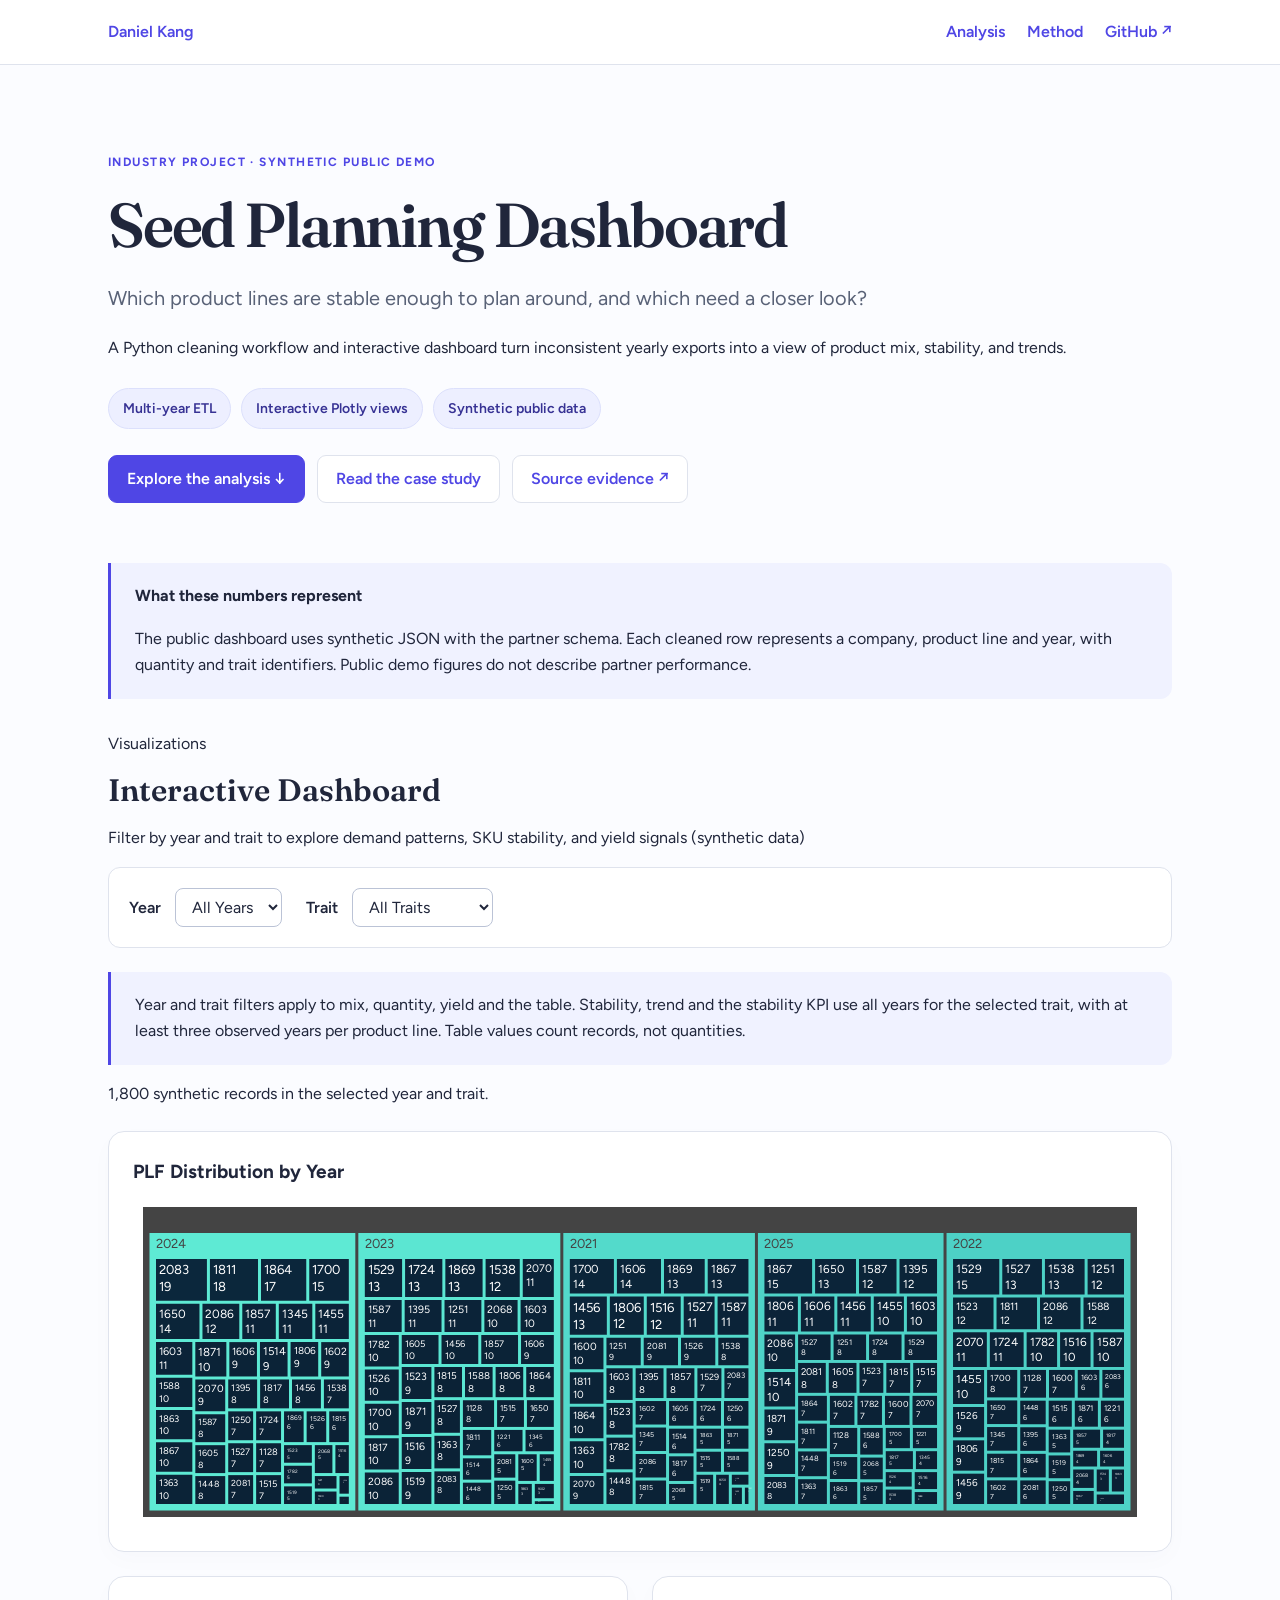
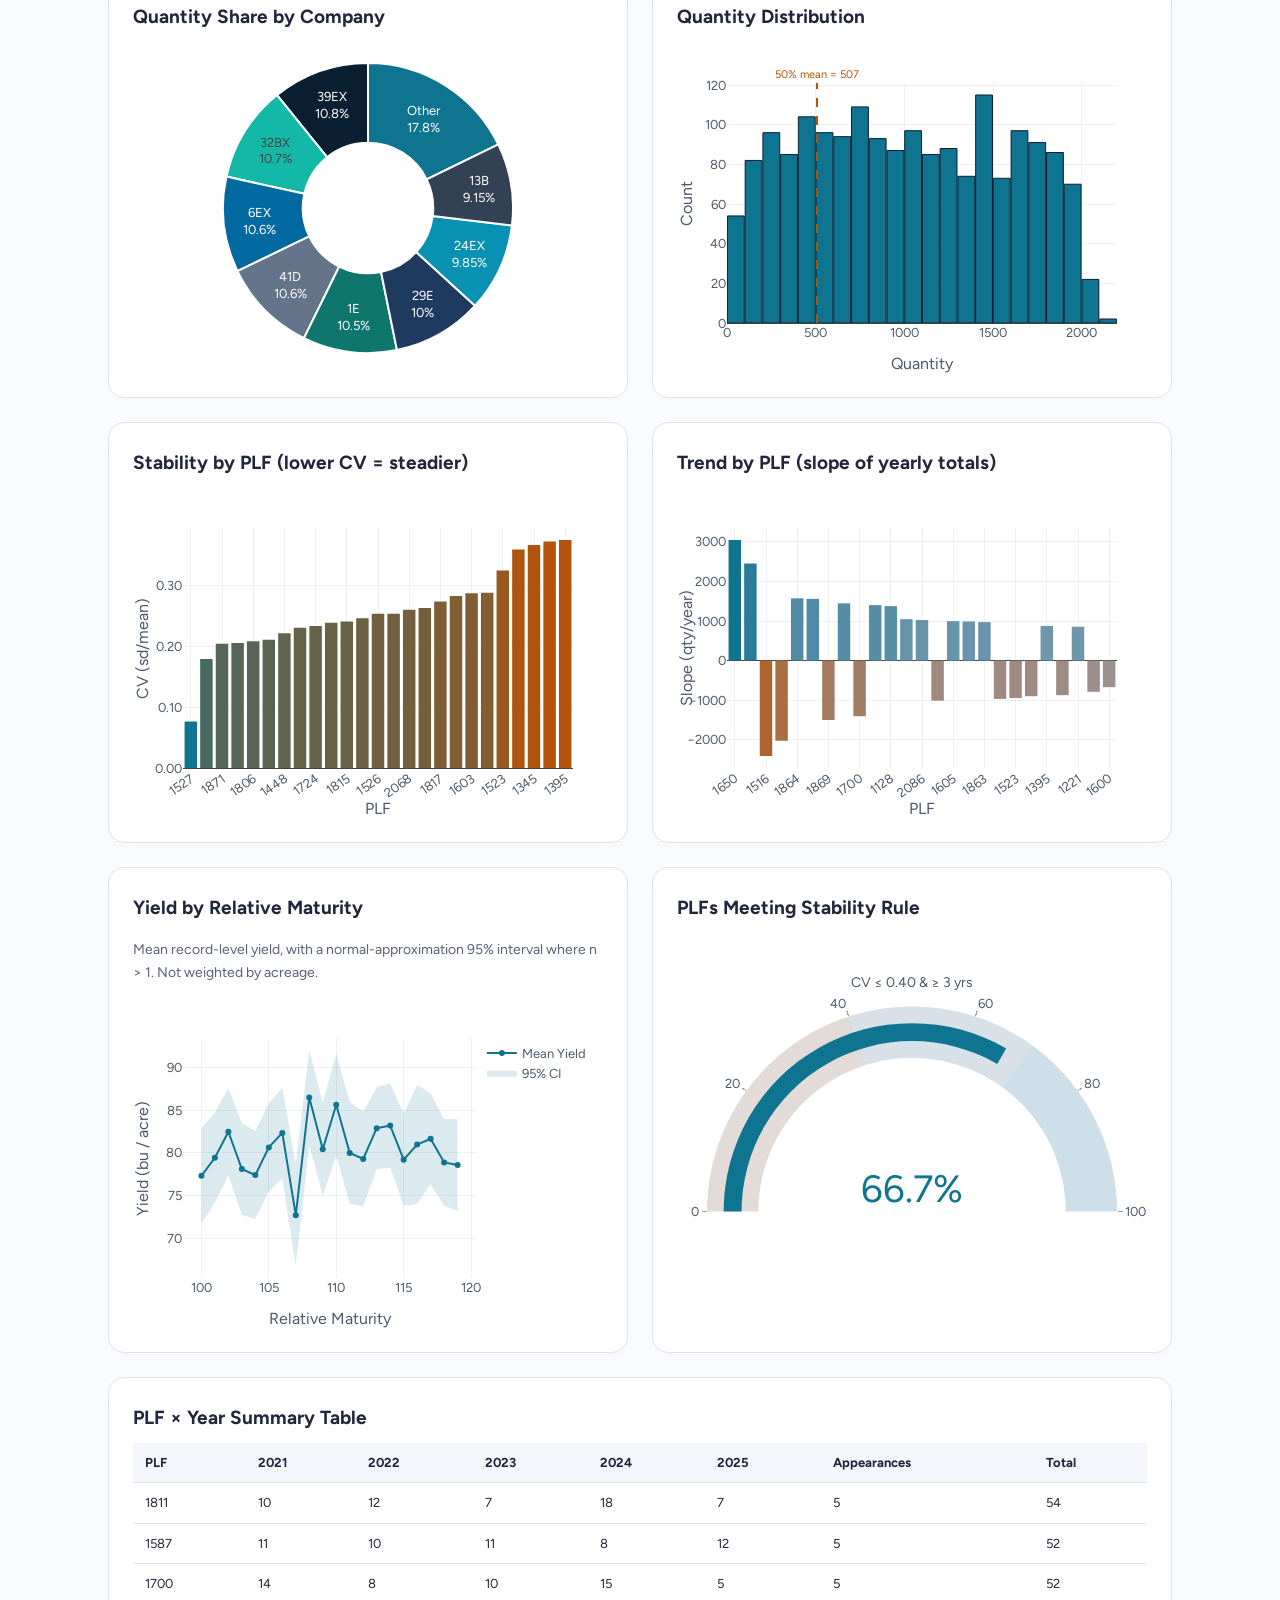
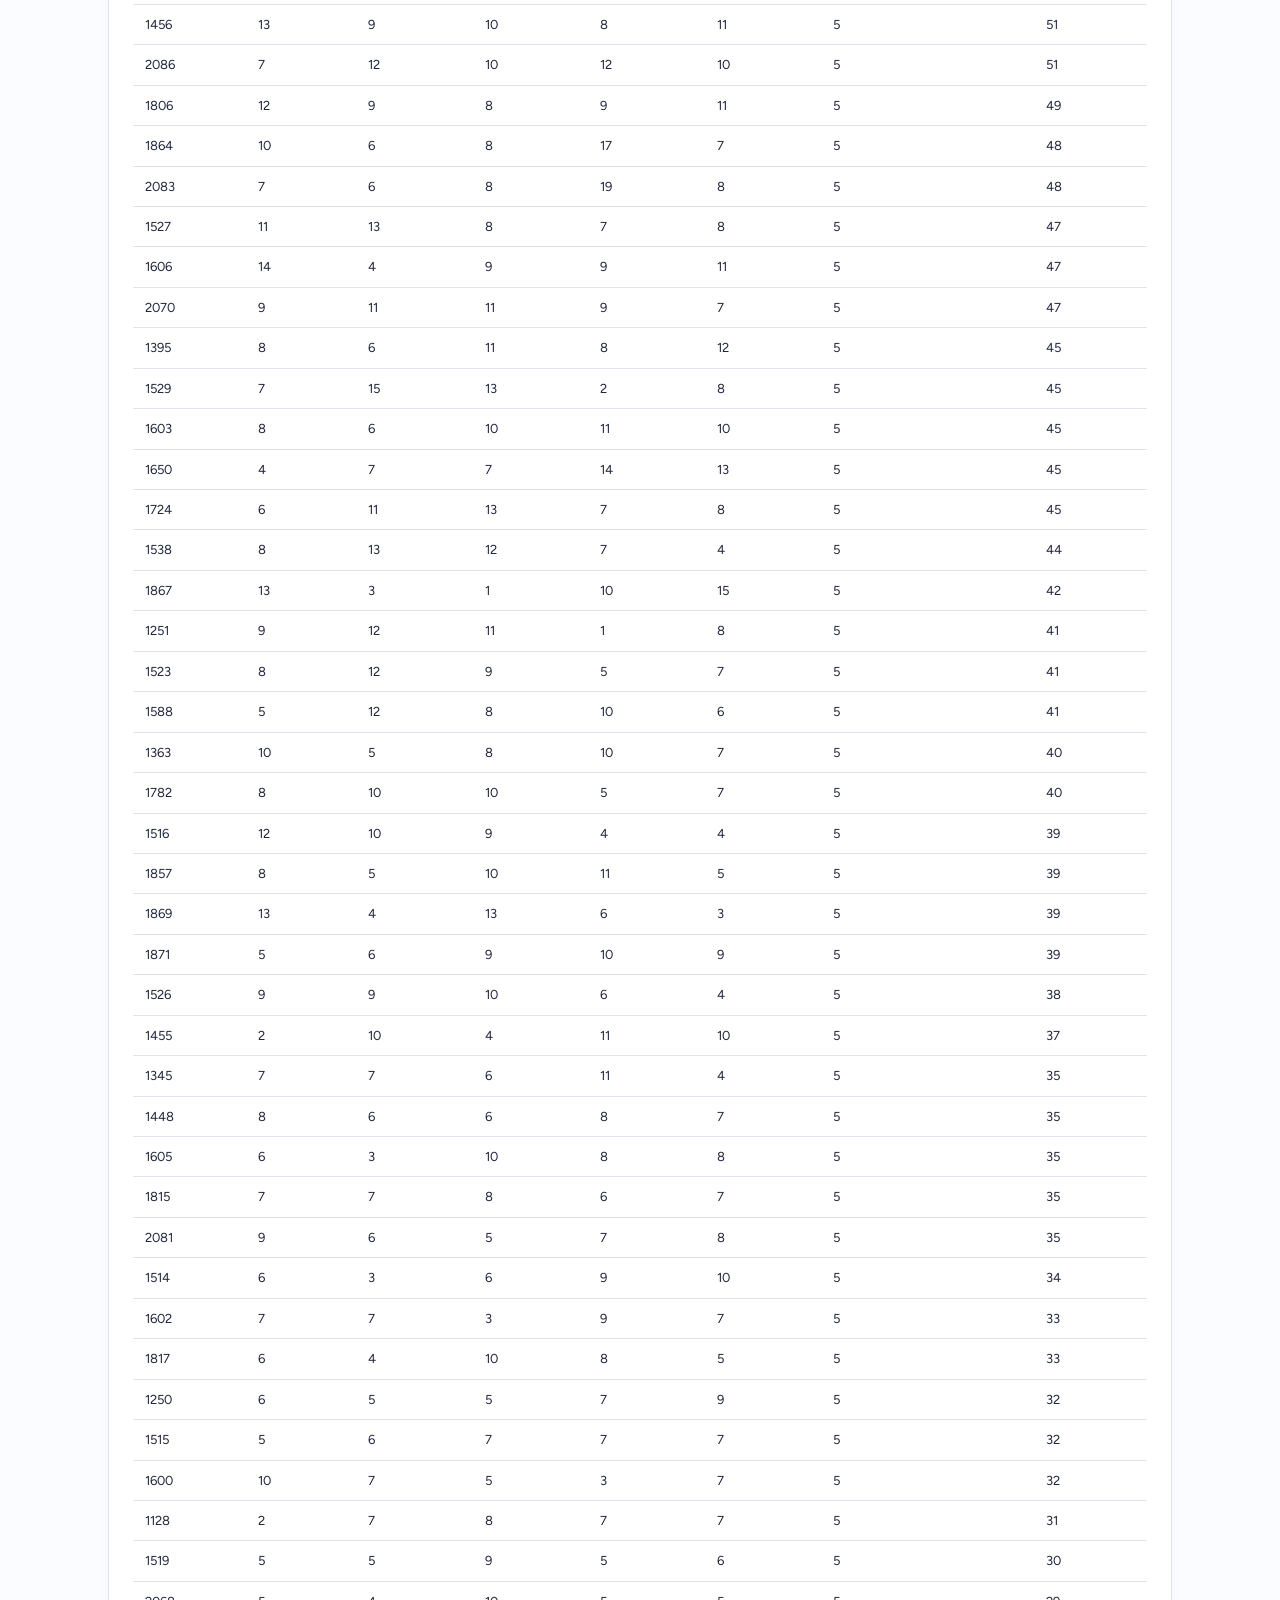
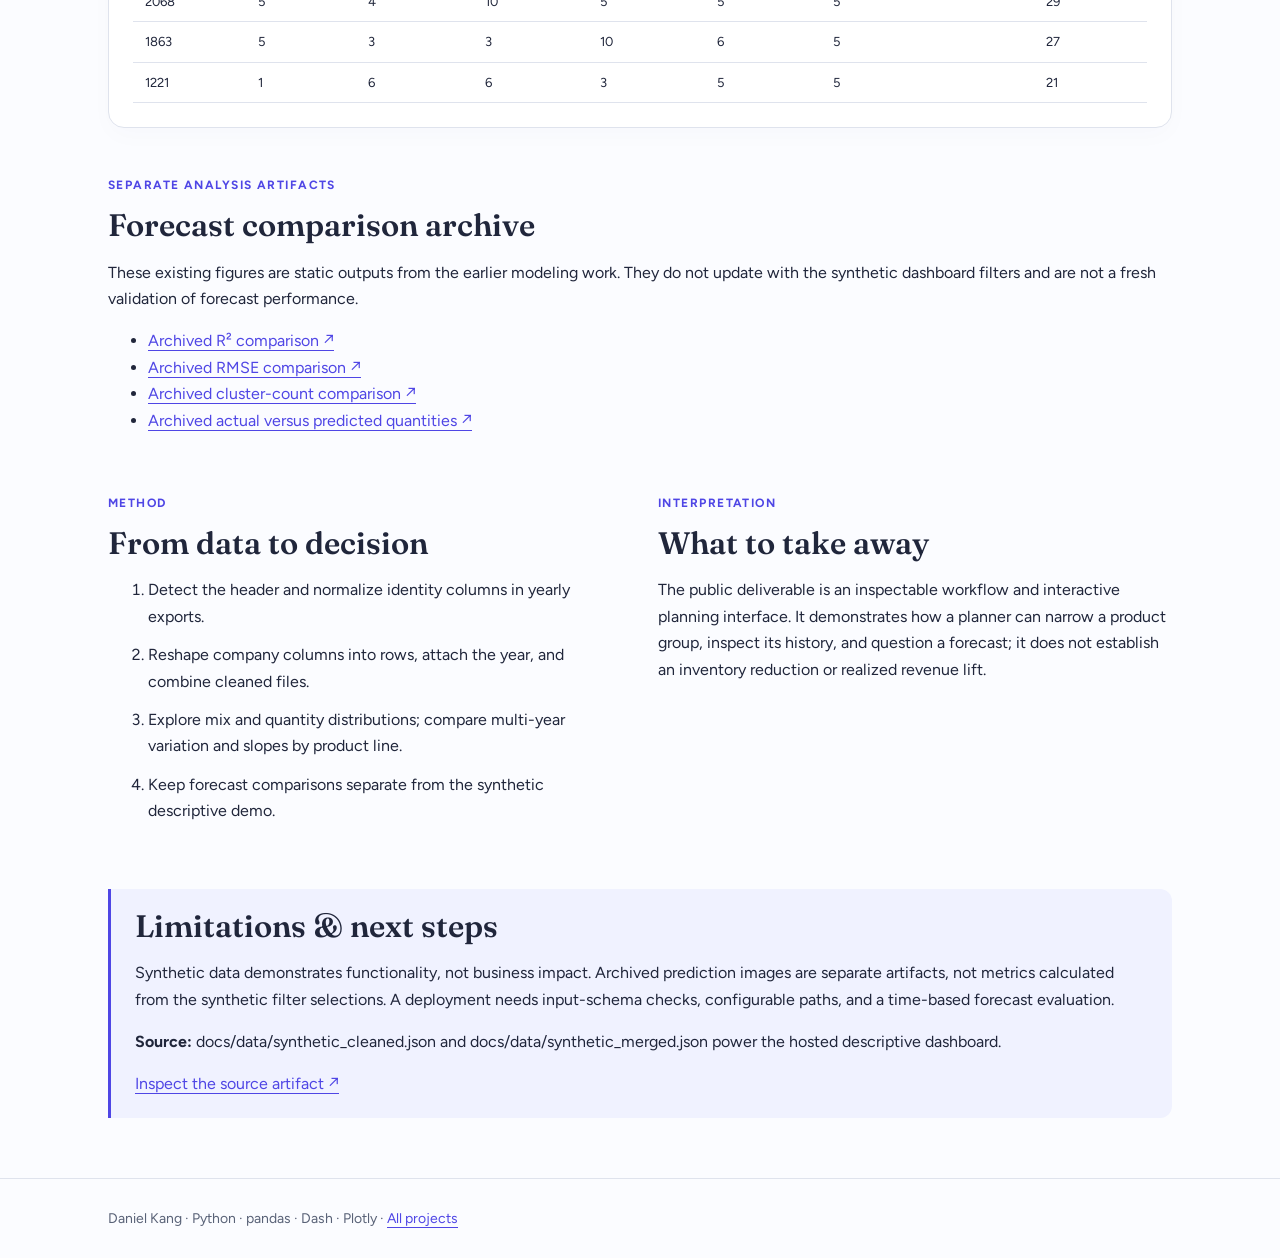
==== commit 5494e3dc: "Publish refreshed planning dashboard with corrected filter scope" ====
--- a/index.html
+++ b/index.html
@@ -1,249 +1,224 @@
-<!DOCTYPE html>
+<!doctype html>
 <html lang="en">
-<head>
-  <meta charset="UTF-8" />
-  <meta name="viewport" content="width=device-width, initial-scale=1.0" />
-  <title>Seed Demand Forecasting &mdash; Analytics Dashboard</title>
-  <link rel="stylesheet" href="css/style.css" />
-  <link href="https://fonts.googleapis.com/css2?family=Inter:wght@300;400;500;600;700;800&display=swap" rel="stylesheet" />
-  <script src="https://cdn.plot.ly/plotly-2.35.0.min.js"></script>
-</head>
-<body>
-
-<!-- ───────────── Navbar ───────────── -->
-<nav id="navbar">
-  <div class="nav-inner">
-    <a href="#hero" class="nav-brand">
-      <svg class="nav-icon" viewBox="0 0 24 24" fill="none" stroke="currentColor" stroke-width="2" width="28" height="28"><path d="M3 3v18h18"/><path d="M7 16l4-8 4 4 4-8"/></svg>
-      <span>Seed Demand Forecasting</span>
-    </a>
-    <button class="hamburger" id="hamburger" aria-label="Menu">
-      <span></span><span></span><span></span>
-    </button>
-    <ul class="nav-links" id="navLinks">
-      <li><a href="#about">About</a></li>
-      <li><a href="#dashboard">Dashboard</a></li>
-      <li><a href="#predictions">Predictions</a></li>
-      <li><a href="#tech">Tech Stack</a></li>
-      <li><a href="https://github.com/daniel-kang-vs/seed-demand-forecasting" target="_blank" rel="noopener">GitHub</a></li>
-    </ul>
-  </div>
-</nav>
-
-<!-- ───────────── Hero ───────────── -->
-<header id="hero">
-  <div class="hero-content">
-    <p class="hero-tag">Purdue Data Mine &mdash; Corporate Partner Project</p>
-    <h1>Seed Demand Forecasting<br/>Analytics Dashboard</h1>
-    <p class="hero-sub">
-      An end-to-end predictive analytics platform that transforms raw production-line data
-      into actionable demand forecasts, helping seed producers plan inventory with confidence.
-    </p>
-    <div class="hero-buttons">
-      <a href="#dashboard" class="btn btn-primary">Explore Dashboard</a>
-      <a href="#about" class="btn btn-outline">Learn More</a>
-    </div>
-  </div>
-  <div class="hero-fade"></div>
-</header>
-
-<!-- ───────────── About ───────────── -->
-<section id="about">
-  <div class="container">
-    <h2 class="section-title">About the Project</h2>
-    <p class="section-subtitle">Built for a corporate seed partner in collaboration with the Purdue Data Mine</p>
-
-    <div class="about-grid">
-      <div class="about-card">
-        <div class="card-icon">
-          <svg viewBox="0 0 24 24" fill="none" stroke="currentColor" stroke-width="2"><path d="M3 3v18h18"/><path d="M7 16l4-8 4 4 4-8"/></svg>
-        </div>
-        <h3>Descriptive Analytics</h3>
-        <p>Interactive treemaps, donut charts, and consistency analyses reveal
-           how seed product lines (PLFs) perform across years and companies.</p>
+  <head>
+    <meta charset="utf-8" />
+    <meta name="viewport" content="width=device-width,initial-scale=1" />
+    <meta
+      name="description"
+      content="A Python cleaning workflow and interactive dashboard turn inconsistent yearly exports into a view of product mix, stability, and trends."
+    />
+    <title>Seed Planning Dashboard · Daniel Kang</title>
+    <link rel="stylesheet" href="style.css?v=20261102" />
+  </head>
+  <body>
+    <a class="skip" href="#main">Skip to analysis</a>
+    <nav>
+      <div class="wrap nav">
+        <a href="https://daniel-kang-vs.github.io/">Daniel Kang</a>
+        <div class="nav-links">
+          <a href="#analysis">Analysis</a><a href="#method">Method</a
+          ><a href="https://github.com/daniel-kang-vs/seed-demand-forecasting"
+            >GitHub ↗</a
+          >
+        </div>
       </div>
-      <div class="about-card">
-        <div class="card-icon">
-          <svg viewBox="0 0 24 24" fill="none" stroke="currentColor" stroke-width="2"><circle cx="12" cy="12" r="10"/><path d="M12 6v6l4 2"/></svg>
-        </div>
-        <h3>Predictive Modeling</h3>
-        <p>Multiple regression and ML models are compared on R&sup2; and RMSE to find
-           the best predictor for future seed demand by PLF cluster.</p>
+    </nav>
+    <main class="wrap" id="main">
+      <header class="hero">
+        <p class="eyebrow">Industry project · synthetic public demo</p>
+        <h1>Seed Planning Dashboard</h1>
+        <p class="lead">
+          Which product lines are stable enough to plan around, and which need a
+          closer look?
+        </p>
+        <p>
+          A Python cleaning workflow and interactive dashboard turn inconsistent
+          yearly exports into a view of product mix, stability, and trends.
+        </p>
+        <div class="chips">
+          <span>Multi-year ETL</span><span>Interactive Plotly views</span
+          ><span>Synthetic public data</span>
+        </div>
+        <div class="actions">
+          <a class="button primary" href="#analysis">Explore the analysis ↓</a
+          ><a
+            class="button"
+            href="https://daniel-kang-vs.github.io/projects/seed-demand.html"
+            >Read the case study</a
+          ><a
+            class="button"
+            href="https://github.com/daniel-kang-vs/seed-demand-forecasting/blob/main/hubner_predictions-app/pipeline.py"
+            >Source evidence ↗</a
+          >
+        </div>
+      </header>
+      <aside class="note">
+        <strong>What these numbers represent</strong>
+        <p>
+          The public dashboard uses synthetic JSON with the partner schema. Each
+          cleaned row represents a company, product line and year, with quantity
+          and trait identifiers. Public demo figures do not describe partner
+          performance.
+        </p>
+      </aside>
+      <section id="analysis">
+        <div>
+          <p class="section-eyebrow">Visualizations</p>
+          <h2 class="section-title">Interactive Dashboard</h2>
+          <p class="section-subtitle">
+            Filter by year and trait to explore demand patterns, SKU stability,
+            and yield signals (synthetic data)
+          </p>
+
+          <!-- Filters -->
+          <div class="filter-bar">
+            <div class="filter-group">
+              <label for="yearFilter">Year</label>
+              <select id="yearFilter">
+                <option value="ALL">All Years</option>
+              </select>
+            </div>
+            <div class="filter-group">
+              <label for="traitFilter">Trait</label>
+              <select id="traitFilter">
+                <option value="ALL">All Traits</option>
+              </select>
+            </div>
+          </div>
+
+          <p class="note">
+            Year and trait filters apply to mix, quantity, yield and the table.
+            Stability, trend and the stability KPI use all years for the
+            selected trait, with at least three observed years per product line.
+            Table values count records, not quantities.
+          </p>
+          <p id="dataStatus" role="status"></p>
+          <div class="chart-row">
+            <div class="chart-card wide">
+              <h3>PLF Distribution by Year</h3>
+              <div id="treemapChart" class="chart-container"></div>
+            </div>
+          </div>
+
+          <div class="chart-row two-col">
+            <div class="chart-card">
+              <h3>Quantity Share by Company</h3>
+              <div id="donutChart" class="chart-container"></div>
+            </div>
+            <div class="chart-card">
+              <h3>Quantity Distribution</h3>
+              <div id="histChart" class="chart-container"></div>
+            </div>
+          </div>
+
+          <!-- Row 2: Consistency -->
+          <div class="chart-row two-col">
+            <div class="chart-card">
+              <h3>Stability by PLF (lower CV = steadier)</h3>
+              <div id="stabilityChart" class="chart-container"></div>
+            </div>
+            <div class="chart-card">
+              <h3>Trend by PLF (slope of yearly totals)</h3>
+              <div id="trendChart" class="chart-container"></div>
+            </div>
+          </div>
+
+          <!-- Row 3: Yield + KPI -->
+          <div class="chart-row two-col">
+            <div class="chart-card">
+              <h3>Yield by Relative Maturity</h3>
+              <p>
+                Mean record-level yield, with a normal-approximation 95%
+                interval where n &gt; 1. Not weighted by acreage.
+              </p>
+              <div id="yieldChart" class="chart-container"></div>
+            </div>
+            <div class="chart-card">
+              <h3>PLFs Meeting Stability Rule</h3>
+              <div id="kpiGauge" class="chart-container"></div>
+            </div>
+          </div>
+
+          <!-- Data Table -->
+          <div class="chart-row">
+            <div class="chart-card wide">
+              <h3>PLF &times; Year Summary Table</h3>
+              <div class="table-wrap">
+                <table id="summaryTable">
+                  <thead id="tableHead"></thead>
+                  <tbody id="tableBody"></tbody>
+                </table>
+              </div>
+            </div>
+          </div>
+        </div>
+      </section>
+      <section><p class="eyebrow">Separate analysis artifacts</p><h2>Forecast comparison archive</h2><p>These existing figures are static outputs from the earlier modeling work. They do not update with the synthetic dashboard filters and are not a fresh validation of forecast performance.</p><ul><li><a href="assets/model_comparison_r_squared.png">Archived R² comparison ↗</a></li><li><a href="assets/model_comparison_rmse.png">Archived RMSE comparison ↗</a></li><li><a href="assets/elbow_method.png">Archived cluster-count comparison ↗</a></li><li><a href="assets/mean_actual_vs_predicted_quantity.png">Archived actual versus predicted quantities ↗</a></li></ul></section><section id="method">
+        <div class="method-grid">
+          <div>
+            <p class="eyebrow">Method</p>
+            <h2>From data to decision</h2>
+            <ol>
+              <li>
+                Detect the header and normalize identity columns in yearly
+                exports.
+              </li>
+              <li>
+                Reshape company columns into rows, attach the year, and combine
+                cleaned files.
+              </li>
+              <li>
+                Explore mix and quantity distributions; compare multi-year
+                variation and slopes by product line.
+              </li>
+              <li>
+                Keep forecast comparisons separate from the synthetic
+                descriptive demo.
+              </li>
+            </ol>
+          </div>
+          <div>
+            <p class="eyebrow">Interpretation</p>
+            <h2>What to take away</h2>
+            <p>
+              The public deliverable is an inspectable workflow and interactive
+              planning interface. It demonstrates how a planner can narrow a
+              product group, inspect its history, and question a forecast; it
+              does not establish an inventory reduction or realized revenue
+              lift.
+            </p>
+          </div>
+        </div>
+      </section>
+      <section class="note">
+        <h2>Limitations &amp; next steps</h2>
+        <p>
+          Synthetic data demonstrates functionality, not business impact.
+          Archived prediction images are separate artifacts, not metrics
+          calculated from the synthetic filter selections. A deployment needs
+          input-schema checks, configurable paths, and a time-based forecast
+          evaluation.
+        </p>
+        <p>
+          <strong>Source:</strong> docs/data/synthetic_cleaned.json and
+          docs/data/synthetic_merged.json power the hosted descriptive
+          dashboard.
+        </p>
+        <a
+          href="https://github.com/daniel-kang-vs/seed-demand-forecasting/blob/main/hubner_predictions-app/pipeline.py"
+          >Inspect the source artifact ↗</a
+        >
+      </section>
+    </main>
+    <footer>
+      <div class="wrap">
+        Daniel Kang · Python · pandas · Dash · Plotly ·
+        <a href="https://daniel-kang-vs.github.io/projects.html"
+          >All projects</a
+        >
       </div>
-      <div class="about-card">
-        <div class="card-icon">
-          <svg viewBox="0 0 24 24" fill="none" stroke="currentColor" stroke-width="2"><path d="M21 15v4a2 2 0 01-2 2H5a2 2 0 01-2-2v-4"/><polyline points="17 8 12 3 7 8"/><line x1="12" y1="3" x2="12" y2="15"/></svg>
-        </div>
-        <h3>Data Pipeline</h3>
-        <p>A robust ETL pipeline ingests messy, wide-format CSVs from
-           multiple production years and normalizes them into analysis-ready frames.</p>
-      </div>
-    </div>
-
-    <div class="about-note">
-      <svg viewBox="0 0 24 24" fill="none" stroke="currentColor" stroke-width="2" width="20" height="20" style="vertical-align:middle;margin-right:8px;flex-shrink:0"><circle cx="12" cy="12" r="10"/><line x1="12" y1="8" x2="12" y2="12"/><line x1="12" y1="16" x2="12.01" y2="16"/></svg>
-      <div>
-        <strong>Synthetic Data Disclaimer:</strong> All data displayed on this website is
-        <em>entirely synthetic</em> and was programmatically generated to mimic the structure
-        and statistical properties of the original dataset. <strong>No real or proprietary
-        data</strong> from any corporate partner is used, shown, or stored on this site.
-        The synthetic data exists solely to demonstrate the dashboard&rsquo;s interactive
-        capabilities and analytical features.
-      </div>
-    </div>
-  </div>
-</section>
-
-<!-- ───────────── Interactive Dashboard ───────────── -->
-<section id="dashboard">
-  <div class="container">
-    <h2 class="section-title">Interactive Dashboard</h2>
-    <p class="section-subtitle">Filter by year and explore seed demand patterns (synthetic data)</p>
-
-    <!-- Filters -->
-    <div class="filter-bar">
-      <div class="filter-group">
-        <label for="yearFilter">Year</label>
-        <select id="yearFilter"><option value="ALL">All Years</option></select>
-      </div>
-      <div class="filter-group">
-        <label for="traitFilter">Trait</label>
-        <select id="traitFilter"><option value="ALL">All Traits</option></select>
-      </div>
-    </div>
-
-    <!-- Row 1: Treemap + Donut -->
-    <div class="chart-row">
-      <div class="chart-card wide">
-        <h3>PLF Distribution by Year</h3>
-        <div id="treemapChart" class="chart-container"></div>
-      </div>
-    </div>
-
-    <div class="chart-row two-col">
-      <div class="chart-card">
-        <h3>Quantity Share by Company</h3>
-        <div id="donutChart" class="chart-container"></div>
-      </div>
-      <div class="chart-card">
-        <h3>Quantity Distribution</h3>
-        <div id="histChart" class="chart-container"></div>
-      </div>
-    </div>
-
-    <!-- Row 2: Consistency -->
-    <div class="chart-row two-col">
-      <div class="chart-card">
-        <h3>Stability by PLF (lower CV = steadier)</h3>
-        <div id="stabilityChart" class="chart-container"></div>
-      </div>
-      <div class="chart-card">
-        <h3>Trend by PLF (slope of yearly totals)</h3>
-        <div id="trendChart" class="chart-container"></div>
-      </div>
-    </div>
-
-    <!-- Row 3: Yield + KPI -->
-    <div class="chart-row two-col">
-      <div class="chart-card">
-        <h3>Yield by Relative Maturity</h3>
-        <div id="yieldChart" class="chart-container"></div>
-      </div>
-      <div class="chart-card">
-        <h3>PLFs Meeting Stability Rule</h3>
-        <div id="kpiGauge" class="chart-container"></div>
-      </div>
-    </div>
-
-    <!-- Data Table -->
-    <div class="chart-row">
-      <div class="chart-card wide">
-        <h3>PLF &times; Year Summary Table</h3>
-        <div class="table-wrap">
-          <table id="summaryTable">
-            <thead id="tableHead"></thead>
-            <tbody id="tableBody"></tbody>
-          </table>
-        </div>
-      </div>
-    </div>
-  </div>
-</section>
-
-<!-- ───────────── Predictions ───────────── -->
-<section id="predictions">
-  <div class="container">
-    <h2 class="section-title">Predictive Analytics</h2>
-    <p class="section-subtitle">Machine learning model comparisons and cluster analysis</p>
-
-    <div class="pred-grid">
-      <div class="pred-card">
-        <h3>Model Comparison &mdash; Test R&sup2; (2024)</h3>
-        <img src="assets/model_comparison_r_squared.png" alt="R-squared comparison" loading="lazy" />
-      </div>
-      <div class="pred-card">
-        <h3>Model Comparison &mdash; RMSE / Mean (2024)</h3>
-        <img src="assets/model_comparison_rmse.png" alt="RMSE comparison" loading="lazy" />
-      </div>
-      <div class="pred-card">
-        <h3>Elbow Method for Optimal k (PLF Binning)</h3>
-        <img src="assets/elbow_method.png" alt="Elbow method" loading="lazy" />
-      </div>
-      <div class="pred-card">
-        <h3>Actual vs Predicted Quantity by PLF Bin (2024)</h3>
-        <img src="assets/mean_actual_vs_predicted_quantity.png" alt="Actual vs predicted" loading="lazy" />
-      </div>
-    </div>
-  </div>
-</section>
-
-<!-- ───────────── Tech Stack ───────────── -->
-<section id="tech">
-  <div class="container">
-    <h2 class="section-title">Technology Stack</h2>
-    <p class="section-subtitle">Tools and frameworks powering this project</p>
-    <div class="tech-grid">
-      <div class="tech-pill"><span class="tech-dot" style="background:#306998"></span>Python</div>
-      <div class="tech-pill"><span class="tech-dot" style="background:#119DFF"></span>Dash</div>
-      <div class="tech-pill"><span class="tech-dot" style="background:#3F4F75"></span>Plotly</div>
-      <div class="tech-pill"><span class="tech-dot" style="background:#150458"></span>Pandas</div>
-      <div class="tech-pill"><span class="tech-dot" style="background:#013243"></span>NumPy</div>
-      <div class="tech-pill"><span class="tech-dot" style="background:#7952B3"></span>Bootstrap</div>
-      <div class="tech-pill"><span class="tech-dot" style="background:#F05032"></span>Git</div>
-      <div class="tech-pill"><span class="tech-dot" style="background:#181717"></span>GitHub Pages</div>
-      <div class="tech-pill"><span class="tech-dot" style="background:#F7DF1E"></span>JavaScript</div>
-      <div class="tech-pill"><span class="tech-dot" style="background:#E34F26"></span>HTML / CSS</div>
-    </div>
-  </div>
-</section>
-
-<!-- ───────────── Footer ───────────── -->
-<footer>
-  <div class="container footer-inner">
-    <p>&copy; 2025 Purdue Data Mine &mdash; Corporate Partner Team</p>
-    <p class="footer-note">All data on this site is synthetic and for demonstration purposes only.</p>
-  </div>
-</footer>
-
-<script src="js/dashboard.js"></script>
-<script>
-  const hamburger = document.getElementById('hamburger');
-  const navLinks  = document.getElementById('navLinks');
-  hamburger.addEventListener('click', () => {
-    navLinks.classList.toggle('open');
-    hamburger.classList.toggle('active');
-  });
-  navLinks.querySelectorAll('a').forEach(a =>
-    a.addEventListener('click', () => {
-      navLinks.classList.remove('open');
-      hamburger.classList.remove('active');
-    })
-  );
-
-  const nav = document.getElementById('navbar');
-  window.addEventListener('scroll', () => {
-    nav.classList.toggle('scrolled', window.scrollY > 60);
-  });
-</script>
-</body>
+    </footer>
+    <script src="https://cdn.plot.ly/plotly-2.35.2.min.js"></script>
+    <script src="js/dashboard.js?v=20261102"></script>
+  </body>
 </html>
--- a/style.css
+++ b/style.css
@@ -0,0 +1,302 @@
+@import url("https://fonts.googleapis.com/css2?family=Figtree:wght@400;500;600;700&family=Fraunces:opsz,wght@9..144,600&display=swap");
+:root {
+  color-scheme: light;
+  --ink: #20263b;
+  --muted: #596277;
+  --line: #dfe3ed;
+  --accent: #4f46e5;
+}
+* {
+  box-sizing: border-box;
+}
+html {
+  scroll-behavior: smooth;
+  scroll-padding-top: 30px;
+}
+body {
+  margin: 0;
+  color: var(--ink);
+  font:
+    16px/1.65 Figtree,
+    sans-serif;
+  background: #fbfcff;
+  background-image: radial-gradient(#dce2ef 0.7px, transparent 0.7px);
+  background-size: 20px 20px;
+}
+a {
+  color: var(--accent);
+  text-underline-offset: 4px;
+}
+a:hover {
+  color: #302791;
+}
+a:focus-visible,
+select:focus-visible,
+summary:focus-visible {
+  outline: 3px solid #8b81ff;
+  outline-offset: 5px;
+}
+.wrap {
+  max-width: 1120px;
+  margin: auto;
+  padding: 0 28px;
+}
+nav {
+  border-bottom: 1px solid var(--line);
+  background: white;
+}
+.nav {
+  display: flex;
+  justify-content: space-between;
+  align-items: center;
+  gap: 20px;
+  padding-block: 19px;
+}
+.nav a {
+  text-decoration: none;
+  font-weight: 600;
+}
+.nav-links {
+  display: flex;
+  flex-wrap: wrap;
+  gap: 22px;
+}
+.hero {
+  padding: 76px 0 34px;
+}
+.eyebrow {
+  text-transform: uppercase;
+  letter-spacing: 0.12em;
+  font-size: 12px;
+  font-weight: 700;
+  color: var(--accent);
+}
+h1,
+h2 {
+  font-family: Fraunces, serif;
+  line-height: 1.15;
+  font-weight: 600;
+}
+h1 {
+  font-size: clamp(36px, 5vw, 62px);
+  letter-spacing: -0.035em;
+  max-width: 900px;
+  margin: 16px 0 22px;
+}
+h2 {
+  font-size: 31px;
+  margin: 0 0 16px;
+}
+h3 {
+  font-size: 19px;
+  margin: 0 0 10px;
+}
+.lead {
+  font-size: 20px;
+  color: var(--muted);
+  max-width: 830px;
+}
+.chips {
+  display: flex;
+  gap: 10px;
+  flex-wrap: wrap;
+  margin: 26px 0;
+}
+.chips span {
+  padding: 8px 14px;
+  background: #edefff;
+  border: 1px solid #dce0fc;
+  border-radius: 30px;
+  color: #373294;
+  font-weight: 600;
+  font-size: 14px;
+}
+.actions {
+  display: flex;
+  gap: 12px;
+  flex-wrap: wrap;
+  margin: 26px 0;
+}
+.button {
+  display: inline-block;
+  border: 1px solid var(--line);
+  border-radius: 9px;
+  padding: 10px 18px;
+  text-decoration: none;
+  background: white;
+  font-weight: 600;
+}
+.button.primary {
+  background: var(--accent);
+  color: white;
+  border-color: var(--accent);
+}
+section {
+  margin: 32px 0 48px;
+}
+.note {
+  border-left: 3px solid var(--accent);
+  background: #f0f2ff;
+  padding: 20px 24px;
+  border-radius: 0 12px 12px 0;
+}
+.note p:last-child {
+  margin-bottom: 0;
+}
+.chart-grid {
+  display: grid;
+  grid-template-columns: repeat(2, minmax(0, 1fr));
+  gap: 24px;
+}
+.chart-card {
+  min-width: 0;
+  background: white;
+  border: 1px solid var(--line);
+  border-radius: 16px;
+  padding: 24px;
+  box-shadow: 0 8px 24px #29345405;
+}
+.chart-card:first-child:last-child {
+  grid-column: 1/-1;
+}
+.chart-card p {
+  color: var(--muted);
+  font-size: 14px;
+  min-height: 46px;
+}
+.chart-box,
+.chart-container {
+  height: 330px;
+  position: relative;
+}
+.chart-card.wide {
+  grid-column: 1/-1;
+}
+.chart-row {
+  margin: 24px 0;
+}
+.two-col {
+  display: grid;
+  grid-template-columns: repeat(2, minmax(0, 1fr));
+  gap: 24px;
+}
+.filter-bar,
+.controls {
+  display: flex;
+  flex-wrap: wrap;
+  gap: 24px;
+  align-items: center;
+  padding: 20px;
+  background: white;
+  border: 1px solid var(--line);
+  border-radius: 12px;
+  margin-bottom: 24px;
+}
+label {
+  font-weight: 600;
+}
+select {
+  font: inherit;
+  padding: 8px 12px;
+  margin-left: 10px;
+  border: 1px solid #bbc3d6;
+  border-radius: 8px;
+  background: white;
+  color: var(--ink);
+  max-width: 100%;
+}
+details {
+  margin-top: 18px;
+  border-top: 1px solid var(--line);
+  padding-top: 12px;
+  font-size: 14px;
+}
+summary {
+  cursor: pointer;
+  color: var(--accent);
+  font-weight: 600;
+}
+.table-wrap {
+  overflow: auto;
+}
+table {
+  border-collapse: collapse;
+  width: 100%;
+  font-size: 13px;
+}
+th,
+td {
+  text-align: left;
+  padding: 9px 12px;
+  border-bottom: 1px solid var(--line);
+  white-space: nowrap;
+}
+th {
+  background: #f4f6fc;
+}
+caption {
+  text-align: left;
+  padding: 12px 0;
+}
+.method-grid {
+  display: grid;
+  grid-template-columns: 1fr 1fr;
+  gap: 36px;
+}
+.method-grid li {
+  margin: 12px 0;
+}
+footer {
+  margin-top: 60px;
+  border-top: 1px solid var(--line);
+  padding: 28px 0;
+  color: var(--muted);
+  font-size: 14px;
+}
+.skip {
+  position: absolute;
+  left: -9999px;
+}
+.skip:focus {
+  left: 10px;
+  top: 10px;
+  background: white;
+  padding: 10px;
+  z-index: 5;
+}
+@media (max-width: 720px) {
+  .wrap {
+    padding-inline: 20px;
+  }
+  .hero {
+    padding-top: 44px;
+  }
+  .chart-grid,
+  .two-col,
+  .method-grid {
+    grid-template-columns: 1fr;
+  }
+  .nav {
+    align-items: flex-start;
+  }
+  .nav-links {
+    gap: 10px;
+    font-size: 14px;
+  }
+  .chart-card {
+    padding: 18px;
+  }
+  select {
+    margin-left: 0;
+    display: block;
+    width: 100%;
+    margin-top: 8px;
+  }
+  .controls label,
+  .filter-group {
+    width: 100%;
+  }
+  .chart-box {
+    height: 310px;
+  }
+}
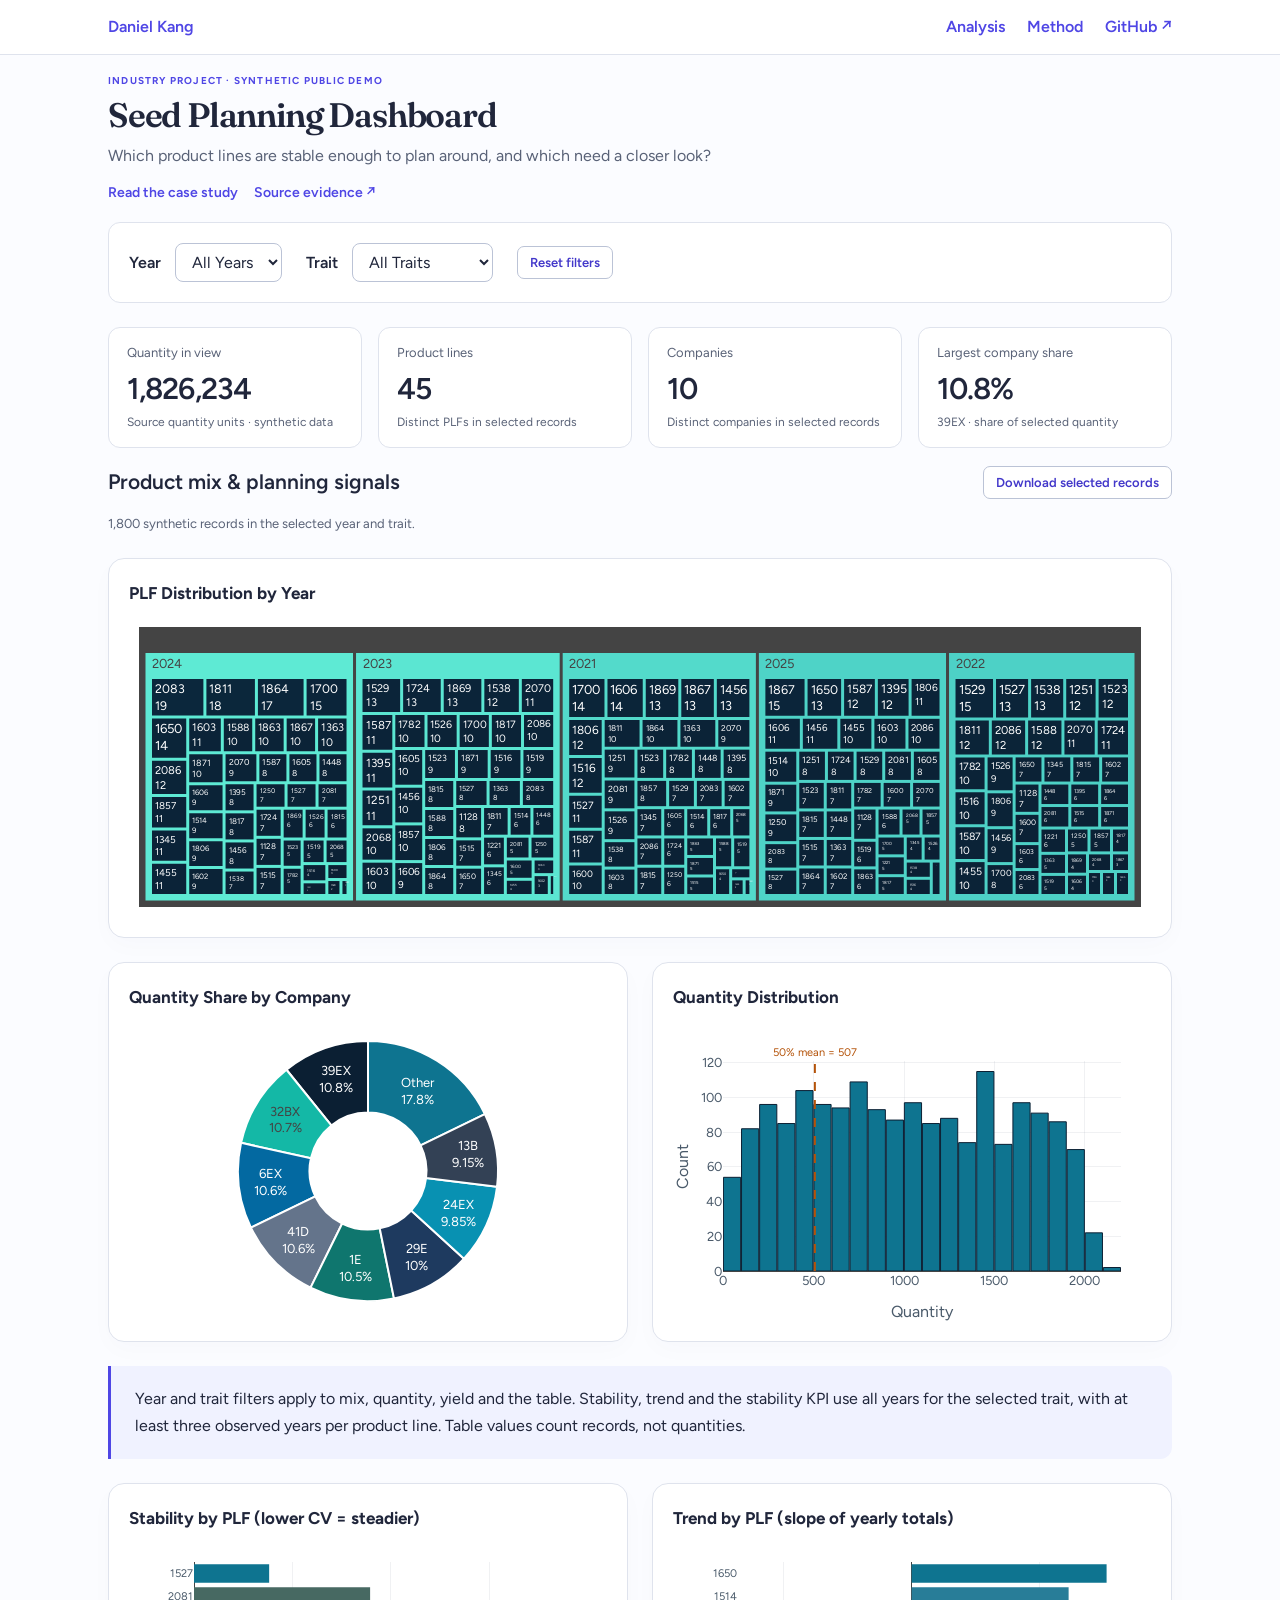
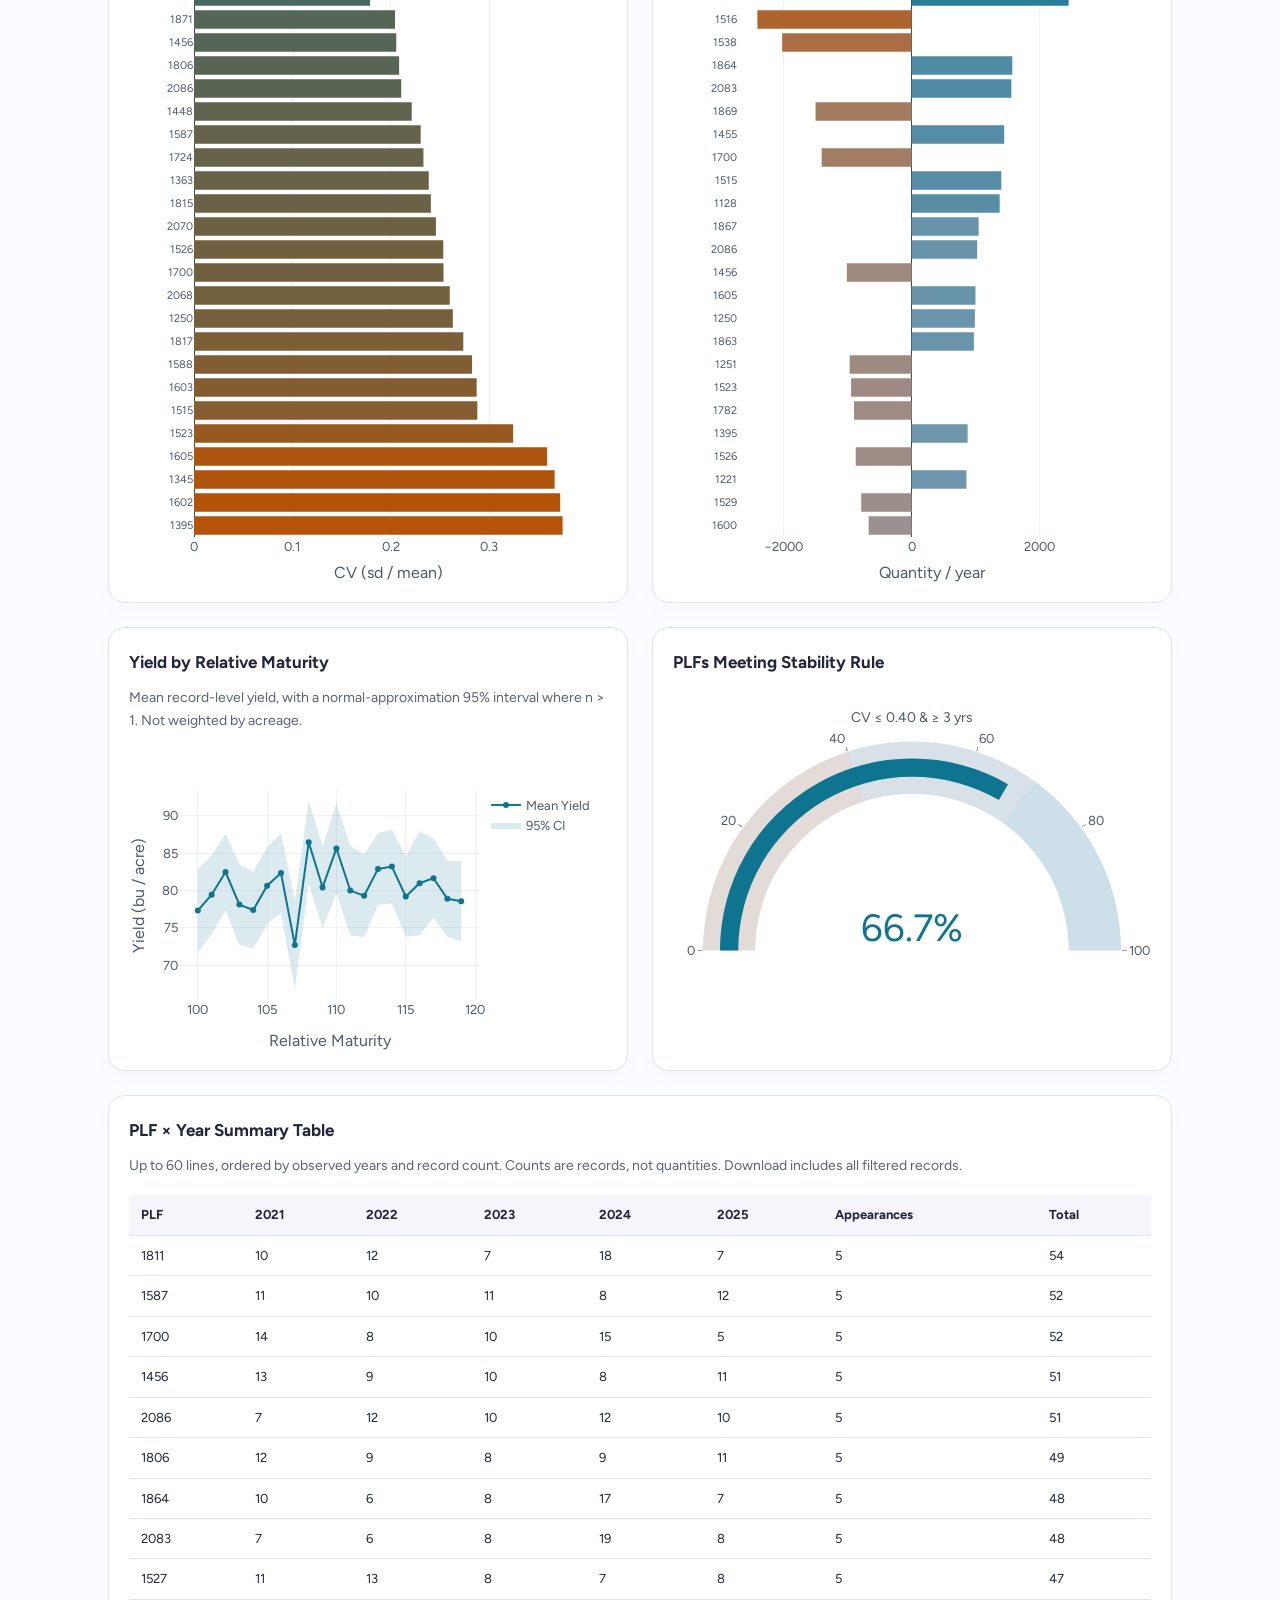
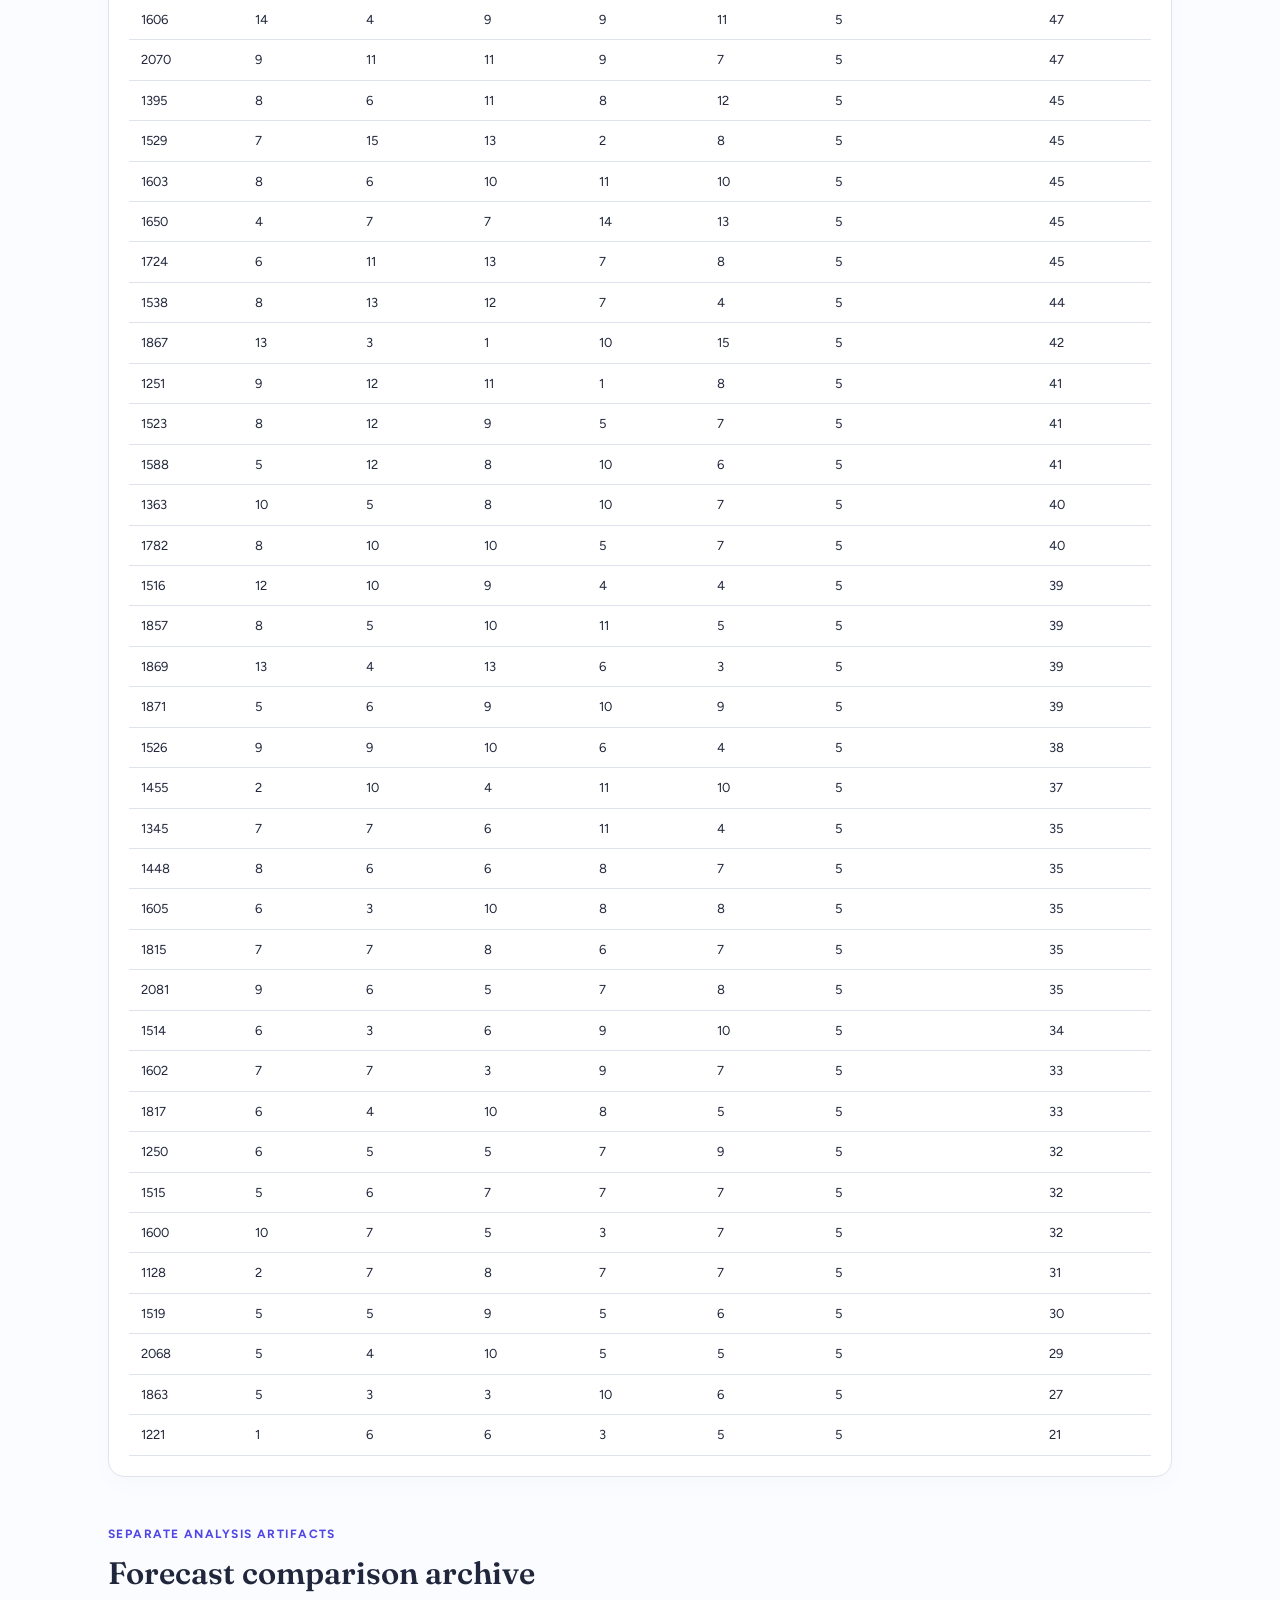
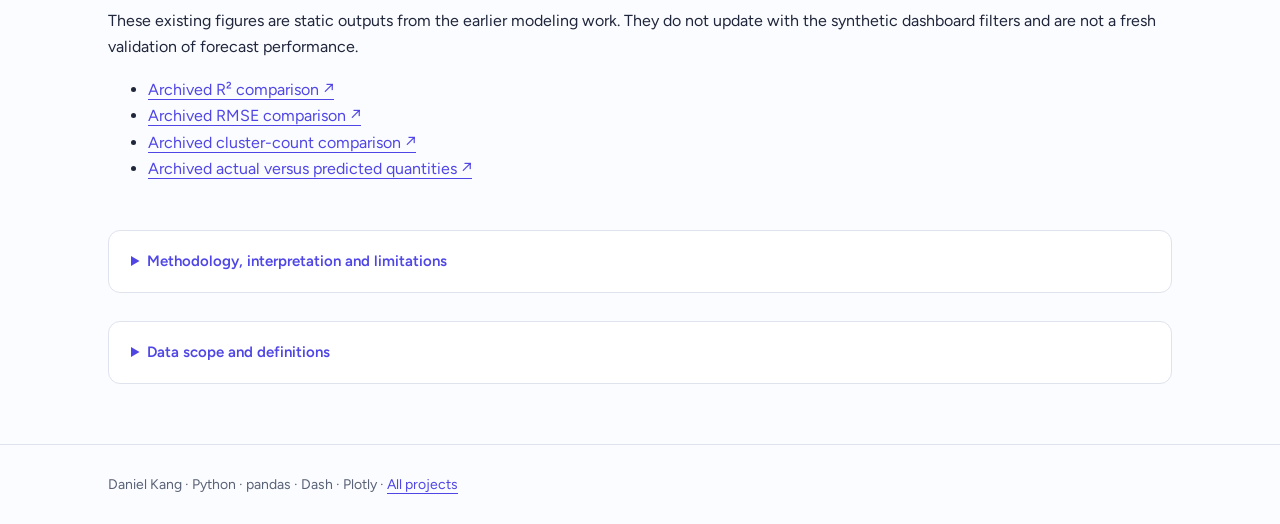
==== commit c3109a35: "Publish planning KPIs, filtered downloads, and readable product rankings" ====
--- a/index.html
+++ b/index.html
@@ -1,14 +1,15 @@
 <!doctype html>
+
 <html lang="en">
   <head>
     <meta charset="utf-8" />
-    <meta name="viewport" content="width=device-width,initial-scale=1" />
+    <meta content="width=device-width,initial-scale=1" name="viewport" />
     <meta
+      content="A Python cleaning workflow and interactive dashboard turn inconsistent yearly exports into a view of product mix, stability, and trends."
       name="description"
-      content="A Python cleaning workflow and interactive dashboard turn inconsistent yearly exports into a view of product mix, stability, and trends."
     />
     <title>Seed Planning Dashboard · Daniel Kang</title>
-    <link rel="stylesheet" href="style.css?v=20261102" />
+    <link href="style.css?v=20261102b" rel="stylesheet" />
   </head>
   <body>
     <a class="skip" href="#main">Skip to analysis</a>
@@ -16,7 +17,7 @@
       <div class="wrap nav">
         <a href="https://daniel-kang-vs.github.io/">Daniel Kang</a>
         <div class="nav-links">
-          <a href="#analysis">Analysis</a><a href="#method">Method</a
+          <a href="#analysis">Analysis</a><a href="#methodology">Method</a
           ><a href="https://github.com/daniel-kang-vs/seed-demand-forecasting"
             >GitHub ↗</a
           >
@@ -52,24 +53,8 @@
           >
         </div>
       </header>
-      <aside class="note">
-        <strong>What these numbers represent</strong>
-        <p>
-          The public dashboard uses synthetic JSON with the partner schema. Each
-          cleaned row represents a company, product line and year, with quantity
-          and trait identifiers. Public demo figures do not describe partner
-          performance.
-        </p>
-      </aside>
       <section id="analysis">
         <div>
-          <p class="section-eyebrow">Visualizations</p>
-          <h2 class="section-title">Interactive Dashboard</h2>
-          <p class="section-subtitle">
-            Filter by year and trait to explore demand patterns, SKU stability,
-            and yield signals (synthetic data)
-          </p>
-
           <!-- Filters -->
           <div class="filter-bar">
             <div class="filter-group">
@@ -85,44 +70,47 @@
               </select>
             </div>
           </div>
-
+          <div class="metrics" id="seedMetrics"></div>
+          <div class="section-heading">
+            <h2>Product mix &amp; planning signals</h2>
+            <button class="quiet-button" id="seedExport" type="button">
+              Download selected records
+            </button>
+          </div>
+          <p id="dataStatus" role="status"></p>
+          <div class="chart-row">
+            <div class="chart-card wide">
+              <h3>PLF Distribution by Year</h3>
+              <div class="chart-container" id="treemapChart"></div>
+            </div>
+          </div>
+          <div class="chart-row two-col">
+            <div class="chart-card">
+              <h3>Quantity Share by Company</h3>
+              <div class="chart-container" id="donutChart"></div>
+            </div>
+            <div class="chart-card">
+              <h3>Quantity Distribution</h3>
+              <div class="chart-container" id="histChart"></div>
+            </div>
+          </div>
+          <!-- Row 2: Consistency -->
           <p class="note">
             Year and trait filters apply to mix, quantity, yield and the table.
             Stability, trend and the stability KPI use all years for the
             selected trait, with at least three observed years per product line.
             Table values count records, not quantities.
           </p>
-          <p id="dataStatus" role="status"></p>
-          <div class="chart-row">
-            <div class="chart-card wide">
-              <h3>PLF Distribution by Year</h3>
-              <div id="treemapChart" class="chart-container"></div>
-            </div>
-          </div>
-
           <div class="chart-row two-col">
             <div class="chart-card">
-              <h3>Quantity Share by Company</h3>
-              <div id="donutChart" class="chart-container"></div>
-            </div>
-            <div class="chart-card">
-              <h3>Quantity Distribution</h3>
-              <div id="histChart" class="chart-container"></div>
-            </div>
-          </div>
-
-          <!-- Row 2: Consistency -->
-          <div class="chart-row two-col">
-            <div class="chart-card">
               <h3>Stability by PLF (lower CV = steadier)</h3>
-              <div id="stabilityChart" class="chart-container"></div>
+              <div class="chart-container" id="stabilityChart"></div>
             </div>
             <div class="chart-card">
               <h3>Trend by PLF (slope of yearly totals)</h3>
-              <div id="trendChart" class="chart-container"></div>
-            </div>
-          </div>
-
+              <div class="chart-container" id="trendChart"></div>
+            </div>
+          </div>
           <!-- Row 3: Yield + KPI -->
           <div class="chart-row two-col">
             <div class="chart-card">
@@ -131,18 +119,22 @@
                 Mean record-level yield, with a normal-approximation 95%
                 interval where n &gt; 1. Not weighted by acreage.
               </p>
-              <div id="yieldChart" class="chart-container"></div>
+              <div class="chart-container" id="yieldChart"></div>
             </div>
             <div class="chart-card">
               <h3>PLFs Meeting Stability Rule</h3>
-              <div id="kpiGauge" class="chart-container"></div>
-            </div>
-          </div>
-
+              <div class="chart-container" id="kpiGauge"></div>
+            </div>
+          </div>
           <!-- Data Table -->
           <div class="chart-row">
             <div class="chart-card wide">
-              <h3>PLF &times; Year Summary Table</h3>
+              <h3>PLF × Year Summary Table</h3>
+              <p>
+                Up to 60 lines, ordered by observed years and record count.
+                Counts are records, not quantities. Download includes all
+                filtered records.
+              </p>
               <div class="table-wrap">
                 <table id="summaryTable">
                   <thead id="tableHead"></thead>
@@ -153,62 +145,106 @@
           </div>
         </div>
       </section>
-      <section><p class="eyebrow">Separate analysis artifacts</p><h2>Forecast comparison archive</h2><p>These existing figures are static outputs from the earlier modeling work. They do not update with the synthetic dashboard filters and are not a fresh validation of forecast performance.</p><ul><li><a href="assets/model_comparison_r_squared.png">Archived R² comparison ↗</a></li><li><a href="assets/model_comparison_rmse.png">Archived RMSE comparison ↗</a></li><li><a href="assets/elbow_method.png">Archived cluster-count comparison ↗</a></li><li><a href="assets/mean_actual_vs_predicted_quantity.png">Archived actual versus predicted quantities ↗</a></li></ul></section><section id="method">
-        <div class="method-grid">
-          <div>
-            <p class="eyebrow">Method</p>
-            <h2>From data to decision</h2>
-            <ol>
-              <li>
-                Detect the header and normalize identity columns in yearly
-                exports.
-              </li>
-              <li>
-                Reshape company columns into rows, attach the year, and combine
-                cleaned files.
-              </li>
-              <li>
-                Explore mix and quantity distributions; compare multi-year
-                variation and slopes by product line.
-              </li>
-              <li>
-                Keep forecast comparisons separate from the synthetic
-                descriptive demo.
-              </li>
-            </ol>
-          </div>
-          <div>
-            <p class="eyebrow">Interpretation</p>
-            <h2>What to take away</h2>
-            <p>
-              The public deliverable is an inspectable workflow and interactive
-              planning interface. It demonstrates how a planner can narrow a
-              product group, inspect its history, and question a forecast; it
-              does not establish an inventory reduction or realized revenue
-              lift.
-            </p>
-          </div>
-        </div>
+      <section>
+        <p class="eyebrow">Separate analysis artifacts</p>
+        <h2>Forecast comparison archive</h2>
+        <p>
+          These existing figures are static outputs from the earlier modeling
+          work. They do not update with the synthetic dashboard filters and are
+          not a fresh validation of forecast performance.
+        </p>
+        <ul>
+          <li>
+            <a href="assets/model_comparison_r_squared.png"
+              >Archived R² comparison ↗</a
+            >
+          </li>
+          <li>
+            <a href="assets/model_comparison_rmse.png"
+              >Archived RMSE comparison ↗</a
+            >
+          </li>
+          <li>
+            <a href="assets/elbow_method.png"
+              >Archived cluster-count comparison ↗</a
+            >
+          </li>
+          <li>
+            <a href="assets/mean_actual_vs_predicted_quantity.png"
+              >Archived actual versus predicted quantities ↗</a
+            >
+          </li>
+        </ul>
       </section>
-      <section class="note">
-        <h2>Limitations &amp; next steps</h2>
+      <details class="context-details" id="methodology">
+        <summary>Methodology, interpretation and limitations</summary>
+        <section id="method">
+          <div class="method-grid">
+            <div>
+              <p class="eyebrow">Method</p>
+              <h2>From data to decision</h2>
+              <ol>
+                <li>
+                  Detect the header and normalize identity columns in yearly
+                  exports.
+                </li>
+                <li>
+                  Reshape company columns into rows, attach the year, and
+                  combine cleaned files.
+                </li>
+                <li>
+                  Explore mix and quantity distributions; compare multi-year
+                  variation and slopes by product line.
+                </li>
+                <li>
+                  Keep forecast comparisons separate from the synthetic
+                  descriptive demo.
+                </li>
+              </ol>
+            </div>
+            <div>
+              <p class="eyebrow">Interpretation</p>
+              <h2>What to take away</h2>
+              <p>
+                The public deliverable is an inspectable workflow and
+                interactive planning interface. It demonstrates how a planner
+                can narrow a product group, inspect its history, and question a
+                forecast; it does not establish an inventory reduction or
+                realized revenue lift.
+              </p>
+            </div>
+          </div>
+        </section>
+        <section class="note">
+          <h2>Limitations &amp; next steps</h2>
+          <p>
+            Synthetic data demonstrates functionality, not business impact.
+            Archived prediction images are separate artifacts, not metrics
+            calculated from the synthetic filter selections. A deployment needs
+            input-schema checks, configurable paths, and a time-based forecast
+            evaluation.
+          </p>
+          <p>
+            <strong>Source:</strong> docs/data/synthetic_cleaned.json and
+            docs/data/synthetic_merged.json power the hosted descriptive
+            dashboard.
+          </p>
+          <a
+            href="https://github.com/daniel-kang-vs/seed-demand-forecasting/blob/main/hubner_predictions-app/pipeline.py"
+            >Inspect the source artifact ↗</a
+          >
+        </section>
+      </details>
+      <details class="context-details">
+        <summary>Data scope and definitions</summary>
+        <strong>What these numbers represent</strong>
         <p>
-          Synthetic data demonstrates functionality, not business impact.
-          Archived prediction images are separate artifacts, not metrics
-          calculated from the synthetic filter selections. A deployment needs
-          input-schema checks, configurable paths, and a time-based forecast
-          evaluation.
-        </p>
-        <p>
-          <strong>Source:</strong> docs/data/synthetic_cleaned.json and
-          docs/data/synthetic_merged.json power the hosted descriptive
-          dashboard.
-        </p>
-        <a
-          href="https://github.com/daniel-kang-vs/seed-demand-forecasting/blob/main/hubner_predictions-app/pipeline.py"
-          >Inspect the source artifact ↗</a
-        >
-      </section>
+          The public dashboard uses synthetic JSON with the partner schema. Each
+          cleaned row represents a company, product line and year, with quantity
+          and trait identifiers. Public demo figures do not describe partner
+          performance.
+        </p>
+      </details>
     </main>
     <footer>
       <div class="wrap">
@@ -219,6 +255,6 @@
       </div>
     </footer>
     <script src="https://cdn.plot.ly/plotly-2.35.2.min.js"></script>
-    <script src="js/dashboard.js?v=20261102"></script>
+    <script src="js/dashboard.js?v=20261102b"></script>
   </body>
 </html>
--- a/style.css
+++ b/style.css
@@ -300,3 +300,324 @@
     height: 310px;
   }
 }
+
+/* Analytical workspace: metrics and useful controls before supporting narrative. */
+.hero {
+  padding: 28px 0 8px;
+}
+.hero h1 {
+  font-size: clamp(28px, 3.5vw, 40px);
+  margin: 8px 0 12px;
+}
+.hero .lead {
+  font-size: 16px;
+  margin: 8px 0;
+  max-width: 940px;
+}
+.hero > .chips,
+.hero > p:not(.eyebrow):not(.lead) {
+  display: none;
+}
+.hero .actions {
+  margin: 16px 0;
+  gap: 16px;
+}
+.hero .actions a {
+  padding: 0;
+  border: 0;
+  background: none;
+  color: #4f46e5;
+  font-size: 14px;
+}
+.hero .actions a:first-child {
+  display: none;
+}
+.scope-note {
+  font-size: 13px;
+  color: #596277;
+  margin: 6px 0 20px;
+}
+.controls {
+  padding: 16px;
+  gap: 16px;
+  margin: 0 0 18px;
+}
+.controls label {
+  font-size: 13px;
+}
+.controls select {
+  font-size: 14px;
+  margin-left: 6px;
+}
+.metrics {
+  display: grid;
+  grid-template-columns: repeat(4, minmax(0, 1fr));
+  gap: 16px;
+  margin: 18px 0;
+}
+.metric {
+  padding: 18px 20px;
+  background: white;
+  border: 1px solid #dfe3ed;
+  border-radius: 12px;
+}
+.metric .label {
+  font-size: 13px;
+  color: #596277;
+}
+.metric strong {
+  display: block;
+  font-size: 30px;
+  line-height: 1.3;
+  font-weight: 600;
+  letter-spacing: -0.03em;
+  margin: 8px 0;
+}
+.metric small {
+  font-size: 12px;
+  color: #596277;
+  display: block;
+}
+.finding {
+  padding: 14px 18px;
+  border-left: 3px solid #0891b2;
+  background: #edf8fa;
+  font-size: 14px;
+  margin: 18px 0 24px;
+}
+.chart-grid {
+  align-items: start;
+}
+.chart-card h3 {
+  font-size: 17px;
+}
+.chart-card p {
+  min-height: 0;
+}
+.chart-card {
+  padding: 20px;
+}
+.chart-box {
+  height: 285px;
+}
+.chart-card.wide {
+  grid-column: 1/-1;
+}
+.chart-grid .chart-card:has(+ .wide) {
+  grid-column: auto;
+}
+.chart-grid > .chart-card:only-child {
+  grid-column: 1/-1;
+}
+.chart-card p {
+  margin: 5px 0 18px;
+}
+.context-details {
+  margin: 28px 0;
+  background: white;
+  border: 1px solid #dfe3ed;
+  padding: 18px 22px;
+  border-radius: 12px;
+}
+.context-details > summary {
+  font-size: 15px;
+}
+.context-details h2 {
+  font-size: 24px;
+}
+.context-details section {
+  margin: 24px 0;
+}
+.section-heading {
+  display: flex;
+  justify-content: space-between;
+  align-items: center;
+  gap: 20px;
+  margin: 24px 0 14px;
+}
+.section-heading h2 {
+  font-family: Figtree, sans-serif;
+  font-size: 21px;
+  margin: 0;
+}
+.quiet-button {
+  font:
+    600 13px Figtree,
+    sans-serif;
+  cursor: pointer;
+  background: white;
+  border: 1px solid #bbc3d6;
+  border-radius: 7px;
+  padding: 8px 12px;
+  color: #4338ca;
+}
+.quiet-button:hover {
+  background: #f1f2ff;
+}
+.quiet-button:focus-visible {
+  outline: 3px solid #8b81ff;
+  outline-offset: 3px;
+}
+#analysis {
+  margin-top: 0;
+}
+.chart-container {
+  height: 300px;
+}
+.empty-state {
+  padding: 40px;
+  background: white;
+  border: 1px dashed #bbc3d6;
+  border-radius: 12px;
+  grid-column: 1/-1;
+}
+.heatmap th,
+.heatmap td {
+  text-align: center;
+}
+.heatmap th:first-child {
+  text-align: left;
+}
+.heatmap td {
+  font-variant-numeric: tabular-nums;
+  border: 3px solid white;
+  border-radius: 6px;
+  padding: 13px;
+}
+.heatmap caption {
+  text-align: left;
+}
+.heatmap-key {
+  font-size: 12px;
+  color: #596277;
+}
+.scope-note a {
+  white-space: nowrap;
+}
+.table-toolbar {
+  display: flex;
+  gap: 12px;
+  align-items: center;
+  flex-wrap: wrap;
+  margin: 16px 0;
+}
+.table-toolbar input {
+  border: 1px solid #bbc3d6;
+  border-radius: 7px;
+  padding: 8px;
+  font: inherit;
+}
+.filter-bar {
+  margin-top: 12px;
+}
+.chart-card details {
+  background: none;
+}
+.method-grid {
+  gap: 24px;
+}
+#dataStatus {
+  font-size: 13px;
+  color: #596277;
+}
+.metric small:empty {
+  display: none;
+}
+@media (max-width: 720px) {
+  .metrics {
+    grid-template-columns: repeat(2, minmax(0, 1fr));
+    gap: 10px;
+  }
+  .metric {
+    padding: 14px;
+  }
+  .metric strong {
+    font-size: 25px;
+  }
+  .hero {
+    padding-top: 24px;
+  }
+  .hero h1 {
+    font-size: 31px;
+  }
+  .controls {
+    gap: 12px;
+  }
+  .controls label {
+    width: 100%;
+  }
+  .controls select {
+    margin-left: 0;
+  }
+  .chart-grid .chart-card {
+    grid-column: 1/-1;
+  }
+  .section-heading {
+    align-items: flex-start;
+  }
+  .chart-box {
+    height: 300px;
+  }
+  .table-toolbar input {
+    width: 100%;
+  }
+  .hero .actions {
+    gap: 12px;
+  }
+  .nav-links {
+    font-size: 12px;
+  }
+  .chart-card {
+    padding: 16px;
+  }
+}
+@media (prefers-reduced-motion: reduce) {
+  html {
+    scroll-behavior: auto;
+  }
+}
+
+#stabilityChart,
+#trendChart {
+  height: 640px;
+}
+
+/* Keep the first comparison close to the headline metrics. */
+.nav {
+  padding-block: 14px;
+}
+.hero {
+  padding: 18px 0 0;
+}
+.hero .eyebrow {
+  margin: 0;
+  font-size: 10px;
+}
+.hero h1 {
+  margin: 6px 0 8px;
+  font-size: 34px;
+}
+.hero .lead {
+  margin: 0;
+}
+.hero .actions {
+  margin: 12px 0 18px;
+}
+.metrics {
+  margin: 12px 0;
+}
+.metric {
+  padding: 14px 18px;
+}
+.metric strong {
+  margin: 5px 0;
+}
+.finding {
+  margin: 14px 0 18px;
+  padding: 12px 16px;
+}
+.section-heading {
+  margin-top: 18px;
+}
+
+html { scroll-behavior: auto; }
